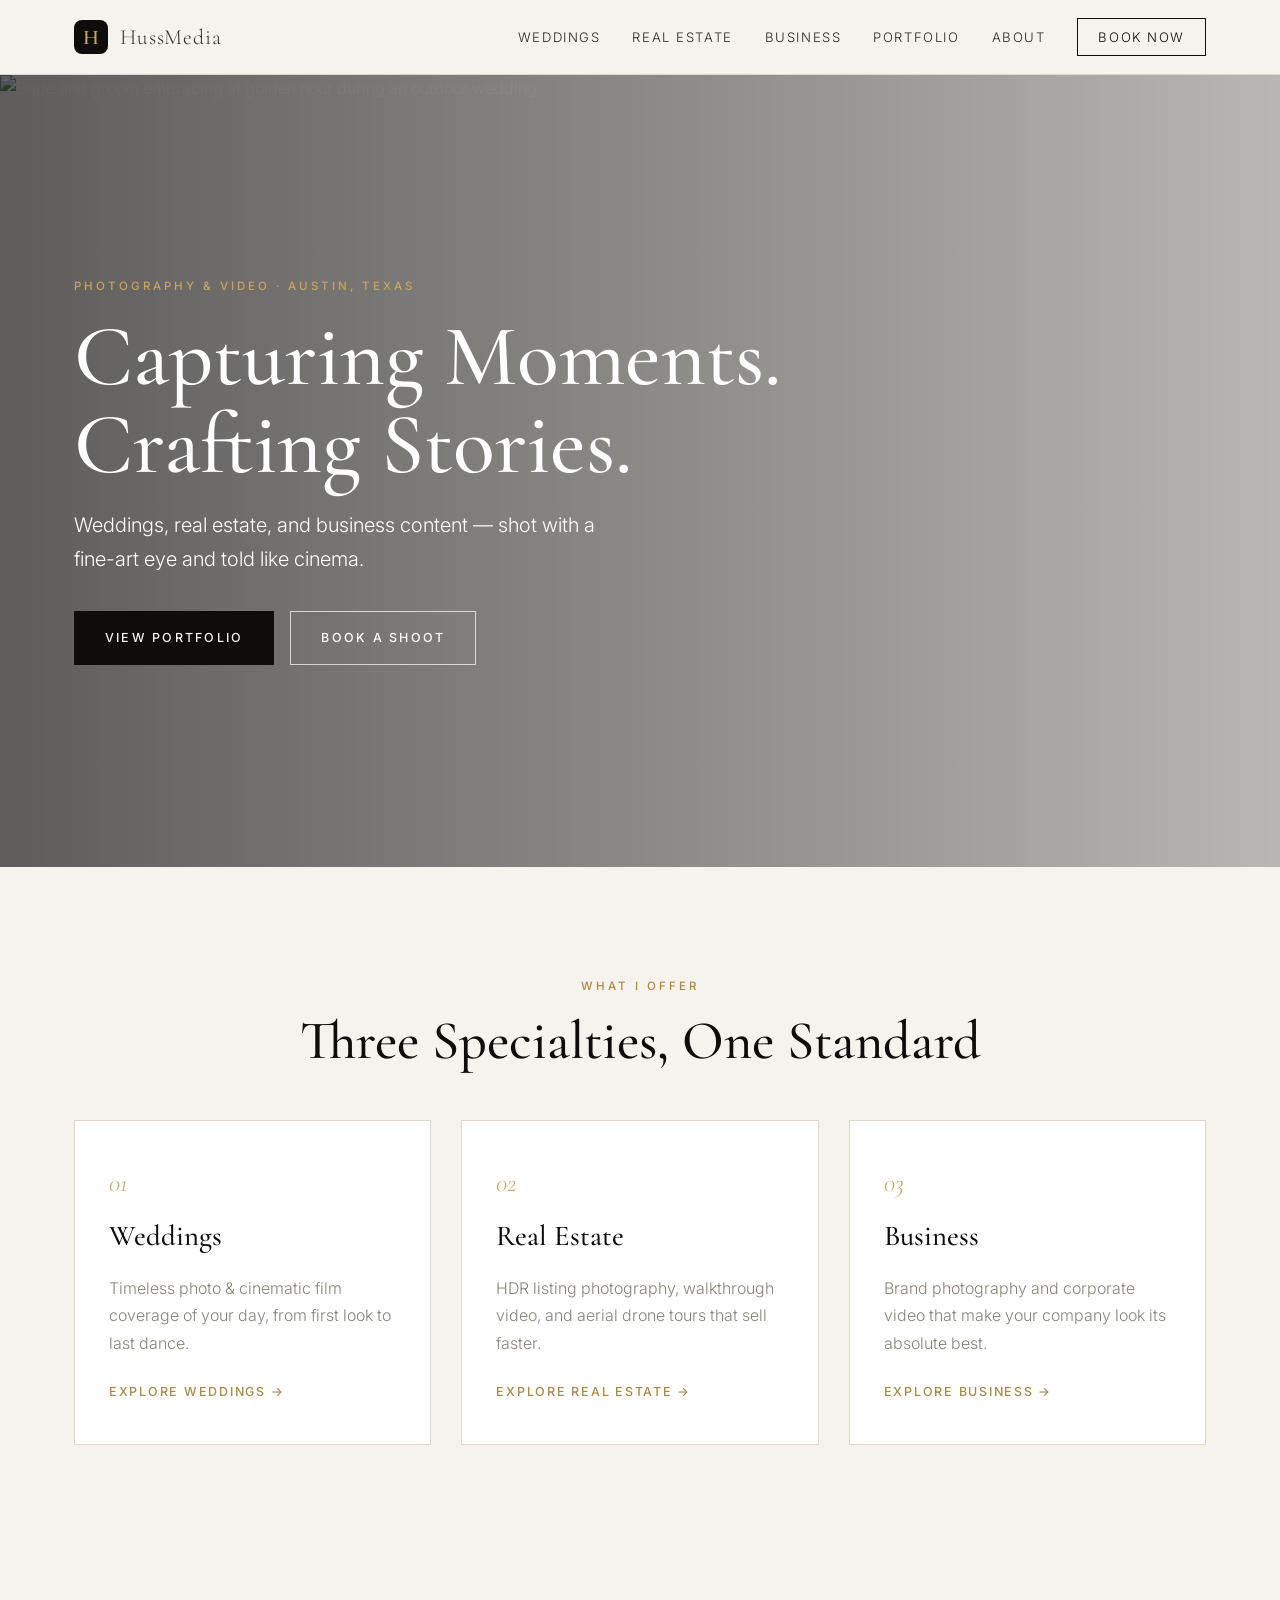
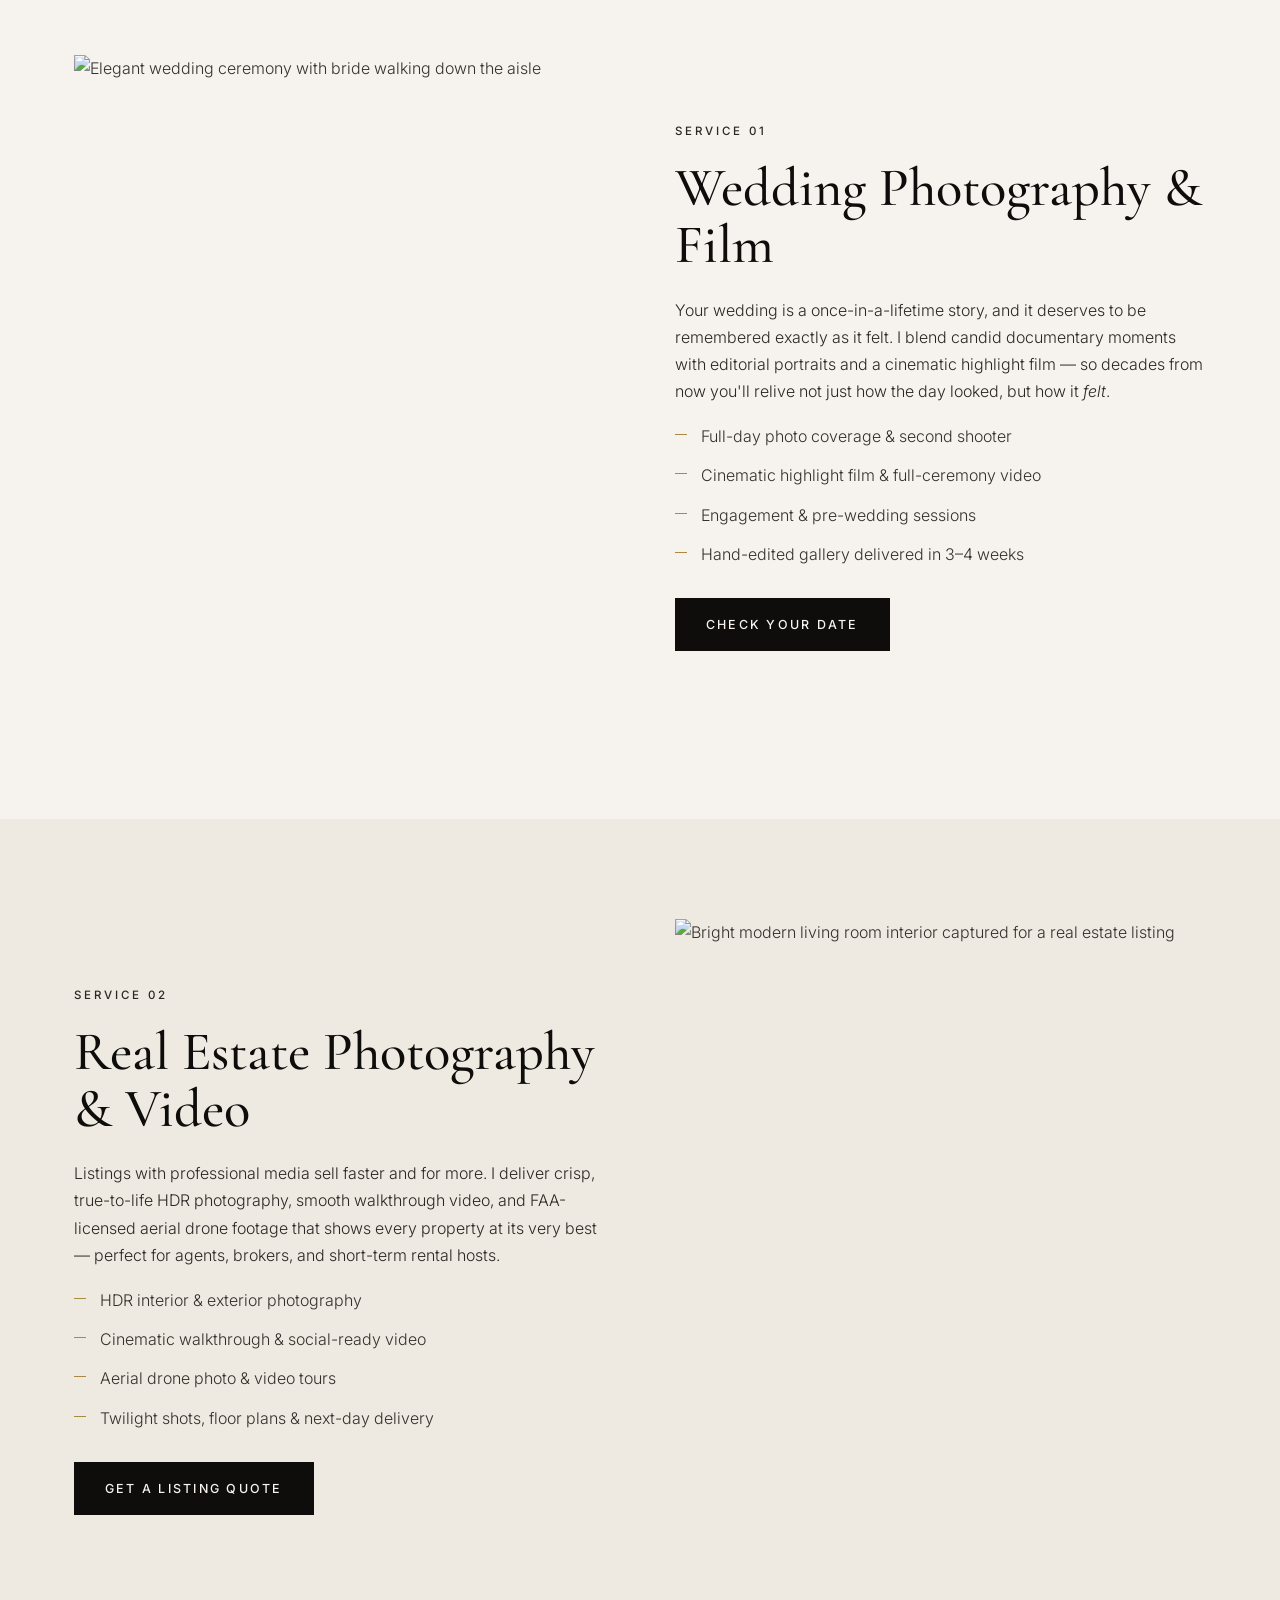
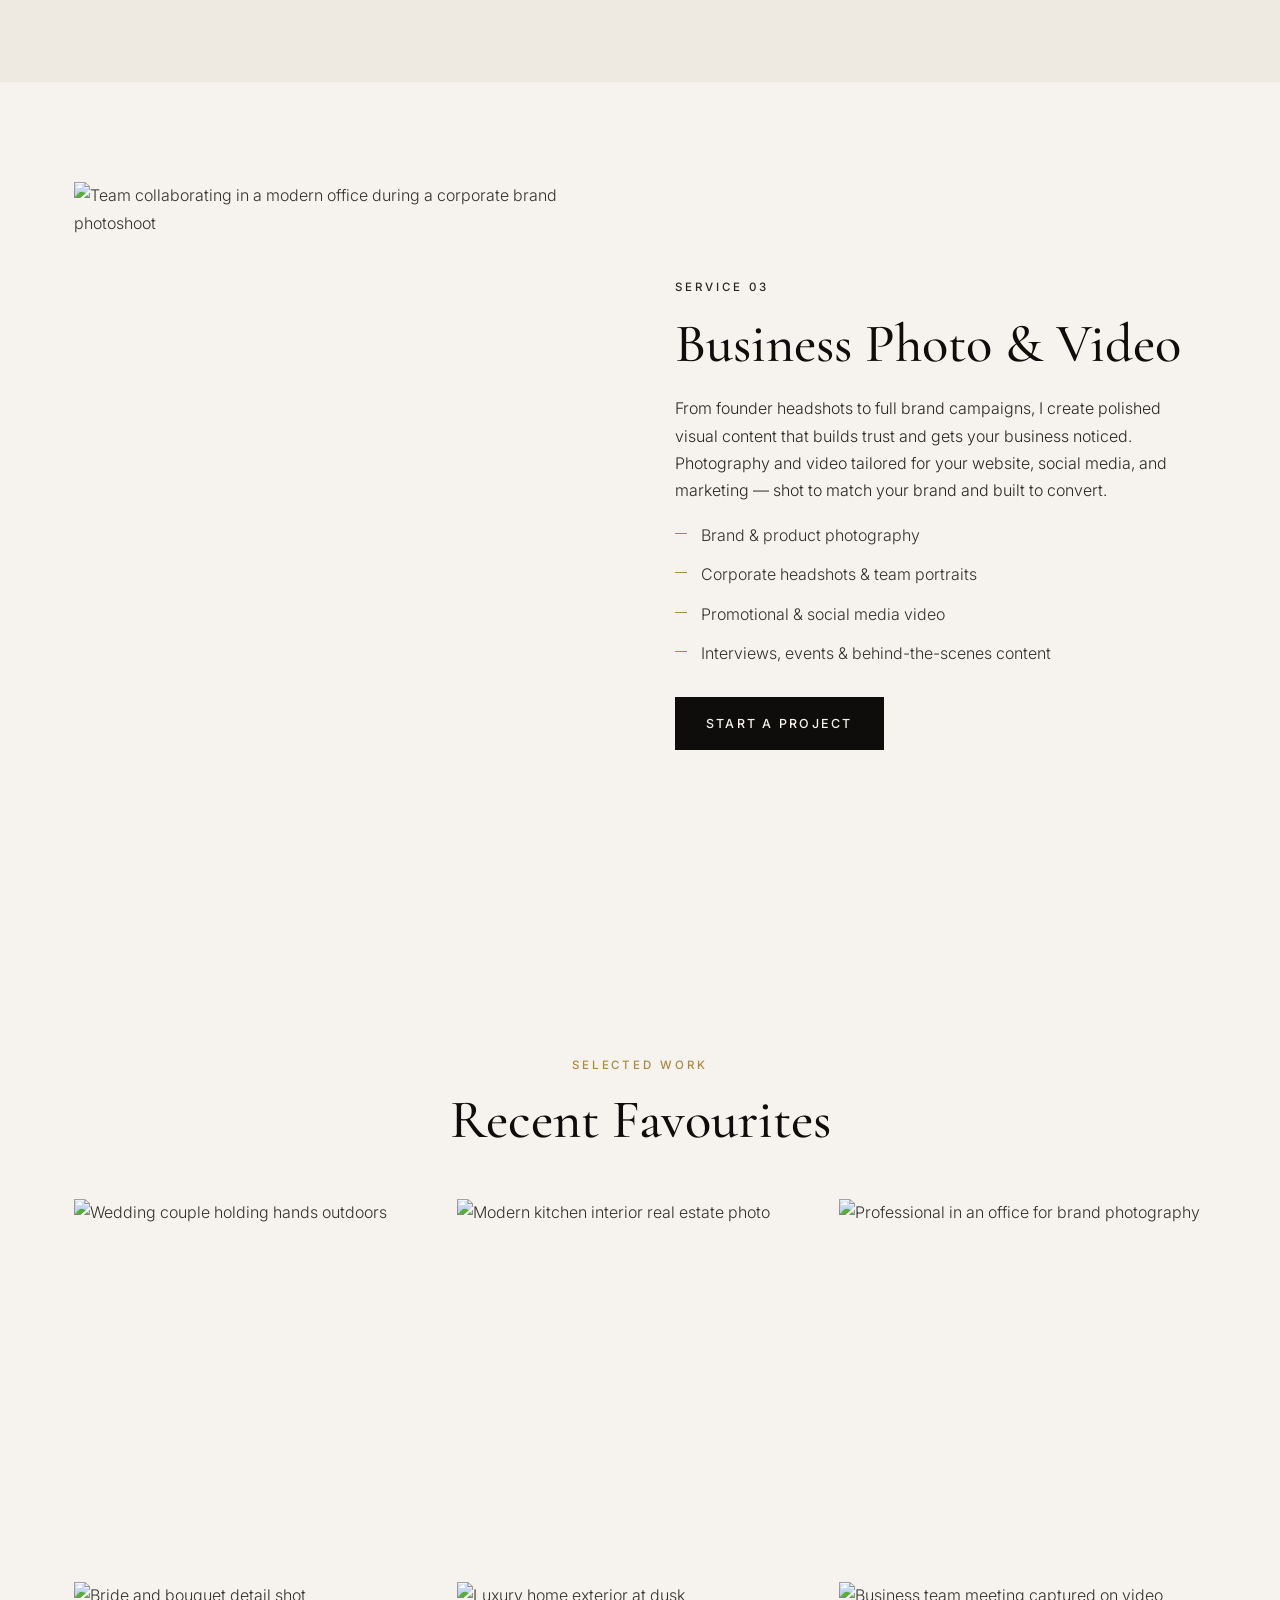
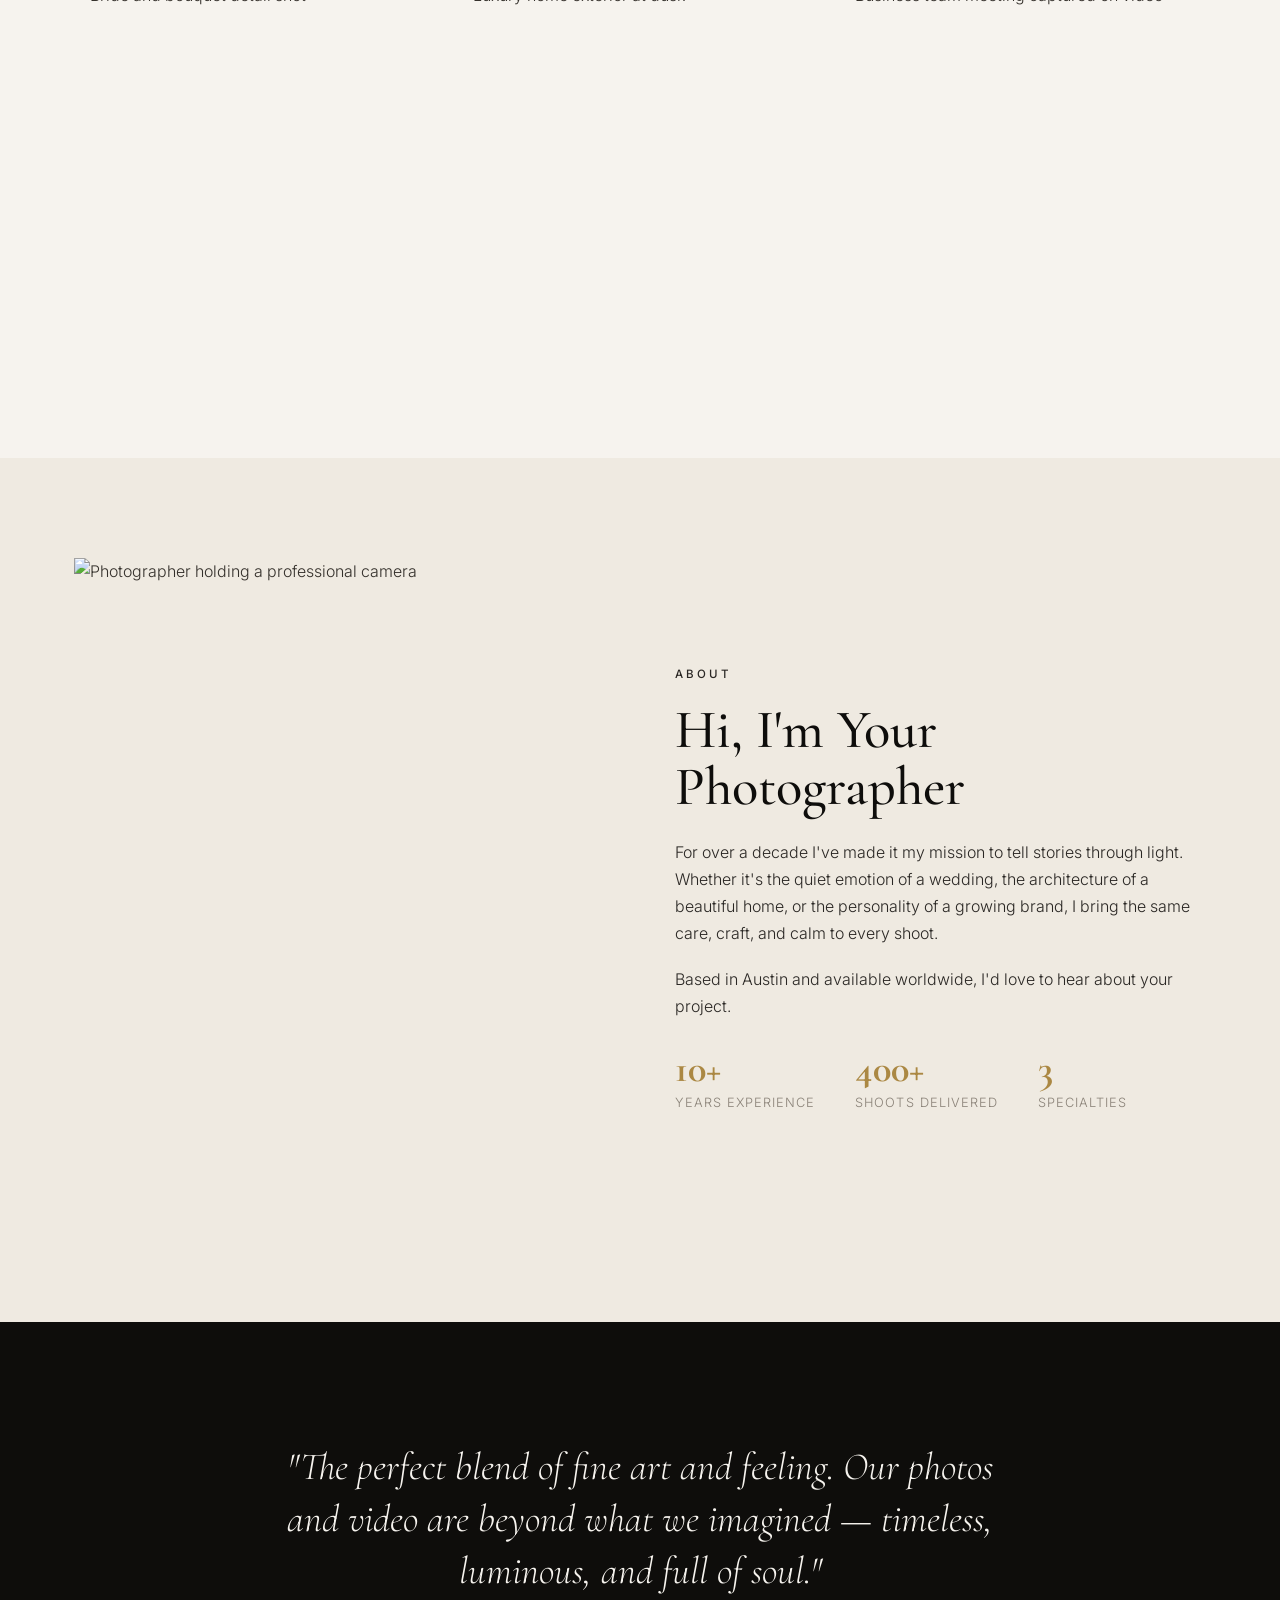
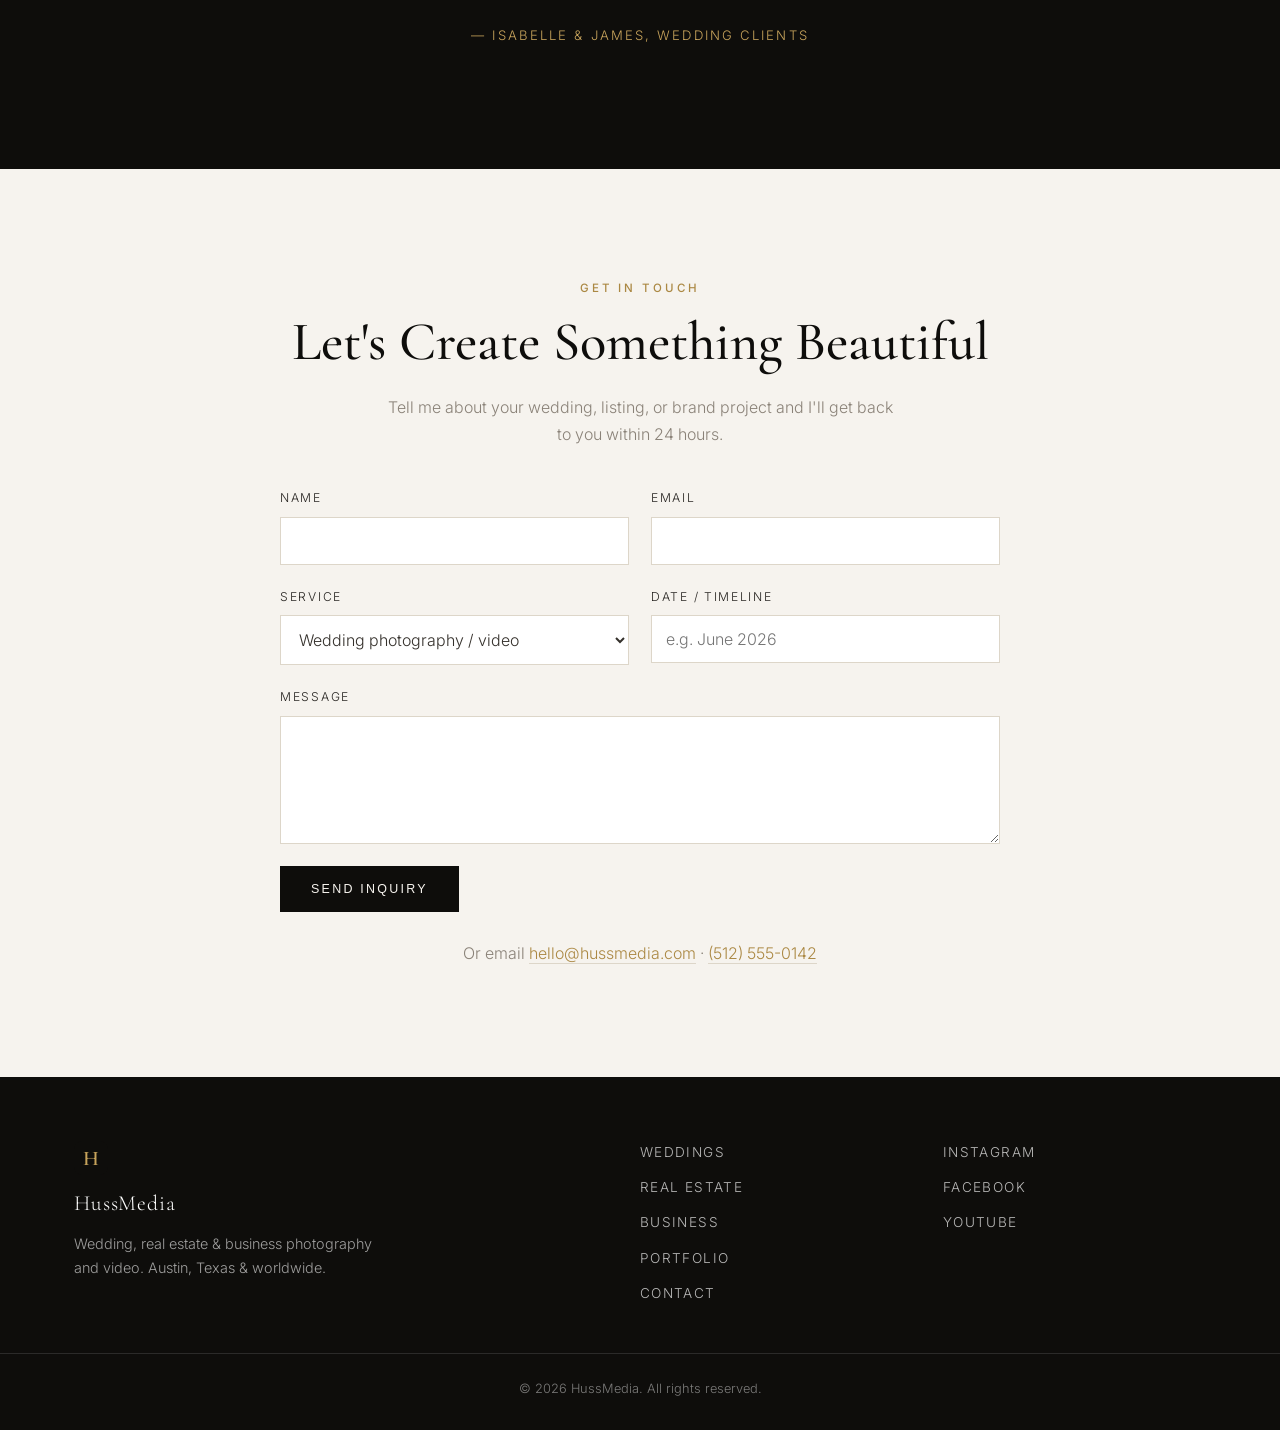
==== index.html @ 6fc27045 "first commit" ====
<!DOCTYPE html>
<html lang="en">
<head>
  <meta charset="UTF-8" />
  <meta name="viewport" content="width=device-width, initial-scale=1.0" />

  <!-- ============================================================= -->
  <!--  PRIMARY SEO META  (edit the values marked EDIT for your biz) -->
  <!-- ============================================================= -->
  <title>HussMedia — Wedding, Real Estate &amp; Business Photography &amp; Video | Austin, TX</title>
  <meta name="description" content="HussMedia is an Austin-based photography &amp; videography studio specializing in weddings, real estate photo &amp; video tours, and business content for brands. Book your shoot today." />
  <meta name="keywords" content="wedding photographer Austin, real estate photography, real estate video tours, business video production, corporate photography, drone real estate video, brand photography, videographer Austin TX" />
  <meta name="author" content="HussMedia" />
  <meta name="robots" content="index, follow, max-image-preview:large" />
  <link rel="canonical" href="https://www.hussmedia.com/" />
  <meta name="theme-color" content="#0e0d0b" />

  <!-- Open Graph / Facebook -->
  <meta property="og:type" content="website" />
  <meta property="og:site_name" content="HussMedia" />
  <meta property="og:title" content="HussMedia — Wedding, Real Estate &amp; Business Photography &amp; Video" />
  <meta property="og:description" content="Austin-based studio specializing in weddings, real estate photo &amp; video tours, and business content for brands." />
  <meta property="og:url" content="https://www.hussmedia.com/" />
  <meta property="og:image" content="https://images.unsplash.com/photo-1519741497674-611481863552?auto=format&fit=crop&w=1200&q=80" />

  <!-- Twitter -->
  <meta name="twitter:card" content="summary_large_image" />
  <meta name="twitter:title" content="HussMedia — Wedding, Real Estate &amp; Business Photography &amp; Video" />
  <meta name="twitter:description" content="Austin-based studio specializing in weddings, real estate photo &amp; video tours, and business content for brands." />
  <meta name="twitter:image" content="https://images.unsplash.com/photo-1519741497674-611481863552?auto=format&fit=crop&w=1200&q=80" />

  <!-- Fonts -->
  <link rel="preconnect" href="https://fonts.googleapis.com" />
  <link rel="preconnect" href="https://fonts.gstatic.com" crossorigin />
  <link href="https://fonts.googleapis.com/css2?family=Cormorant+Garamond:ital,wght@0,400;0,500;0,600;1,400;1,500&family=Inter:wght@300;400;500;600&display=swap" rel="stylesheet" />

  <link rel="stylesheet" href="styles.css" />
  <link rel="icon" href="data:image/svg+xml,<svg xmlns='http://www.w3.org/2000/svg' viewBox='0 0 100 100'><rect width='100' height='100' rx='18' fill='%230e0d0b'/><text x='50' y='68' font-size='54' text-anchor='middle' fill='%23c8a45c' font-family='serif'>H</text></svg>" />

  <!-- ============================================================= -->
  <!--  STRUCTURED DATA (JSON-LD) — helps Google show rich results   -->
  <!-- ============================================================= -->
  <script type="application/ld+json">
  {
    "@context": "https://schema.org",
    "@type": "ProfessionalService",
    "name": "HussMedia",
    "image": "https://images.unsplash.com/photo-1519741497674-611481863552?auto=format&fit=crop&w=1200&q=80",
    "@id": "https://www.hussmedia.com/",
    "url": "https://www.hussmedia.com/",
    "telephone": "+1-512-555-0142",
    "email": "hello@hussmedia.com",
    "priceRange": "$$",
    "description": "Photography and videography studio specializing in weddings, real estate, and business content.",
    "address": {
      "@type": "PostalAddress",
      "streetAddress": "123 Congress Ave",
      "addressLocality": "Austin",
      "addressRegion": "TX",
      "postalCode": "78701",
      "addressCountry": "US"
    },
    "geo": { "@type": "GeoCoordinates", "latitude": 30.2672, "longitude": -97.7431 },
    "areaServed": "Austin, Texas and surrounding areas",
    "sameAs": [
      "https://www.instagram.com/hussmedia",
      "https://www.facebook.com/hussmedia",
      "https://www.youtube.com/@hussmedia"
    ],
    "openingHoursSpecification": [{
      "@type": "OpeningHoursSpecification",
      "dayOfWeek": ["Monday","Tuesday","Wednesday","Thursday","Friday","Saturday"],
      "opens": "09:00", "closes": "18:00"
    }],
    "hasOfferCatalog": {
      "@type": "OfferCatalog",
      "name": "Photography & Video Services",
      "itemListElement": [
        { "@type": "Offer", "itemOffered": { "@type": "Service", "name": "Wedding Photography & Videography", "description": "Full-day wedding photo and cinematic film coverage." } },
        { "@type": "Offer", "itemOffered": { "@type": "Service", "name": "Real Estate Photography & Video", "description": "HDR listing photography, walkthrough video, and aerial drone tours." } },
        { "@type": "Offer", "itemOffered": { "@type": "Service", "name": "Business Photography & Video", "description": "Brand photography, product shoots, and corporate video content." } }
      ]
    }
  }
  </script>
</head>

<body>
  <a class="skip-link" href="#main">Skip to content</a>

  <!-- ===================== HEADER / NAV ===================== -->
  <header class="site-header" id="top">
    <nav class="nav container" aria-label="Primary">
      <a href="#top" class="brand" aria-label="HussMedia home">
        <span class="brand-mark">H</span>
        <span class="brand-name">HussMedia</span>
      </a>
      <button class="nav-toggle" aria-expanded="false" aria-controls="nav-menu" aria-label="Open menu">
        <span></span><span></span><span></span>
      </button>
      <ul class="nav-menu" id="nav-menu">
        <li><a href="#weddings">Weddings</a></li>
        <li><a href="#real-estate">Real Estate</a></li>
        <li><a href="#business">Business</a></li>
        <li><a href="#portfolio">Portfolio</a></li>
        <li><a href="#about">About</a></li>
        <li><a href="#contact" class="nav-cta">Book Now</a></li>
      </ul>
    </nav>
  </header>

  <main id="main">

    <!-- ===================== HERO ===================== -->
    <section class="hero" aria-label="Introduction">
      <div class="hero-media">
        <img src="https://images.unsplash.com/photo-1519741497674-611481863552?auto=format&fit=crop&w=1600&q=80"
             alt="Bride and groom embracing at golden hour during an outdoor wedding" fetchpriority="high" />
      </div>
      <div class="hero-inner container">
        <p class="eyebrow">Photography &amp; Video · Austin, Texas</p>
        <h1>Capturing Moments.<br />Crafting Stories.</h1>
        <p class="hero-sub">Weddings, real estate, and business content — shot with a fine-art eye and told like cinema.</p>
        <div class="hero-actions">
          <a href="#portfolio" class="btn btn-primary">View Portfolio</a>
          <a href="#contact" class="btn btn-ghost">Book a Shoot</a>
        </div>
      </div>
    </section>

    <!-- ===================== SERVICES OVERVIEW ===================== -->
    <section class="services-intro" aria-label="Services overview">
      <div class="container">
        <p class="eyebrow center">What I Offer</p>
        <h2 class="section-title center">Three Specialties, One Standard</h2>
        <div class="service-cards">
          <a href="#weddings" class="service-card">
            <span class="service-num">01</span>
            <h3>Weddings</h3>
            <p>Timeless photo &amp; cinematic film coverage of your day, from first look to last dance.</p>
            <span class="service-link">Explore weddings →</span>
          </a>
          <a href="#real-estate" class="service-card">
            <span class="service-num">02</span>
            <h3>Real Estate</h3>
            <p>HDR listing photography, walkthrough video, and aerial drone tours that sell faster.</p>
            <span class="service-link">Explore real estate →</span>
          </a>
          <a href="#business" class="service-card">
            <span class="service-num">03</span>
            <h3>Business</h3>
            <p>Brand photography and corporate video that make your company look its absolute best.</p>
            <span class="service-link">Explore business →</span>
          </a>
        </div>
      </div>
    </section>

    <!-- ===================== WEDDINGS ===================== -->
    <section class="service-section" id="weddings" aria-labelledby="weddings-title">
      <div class="container split">
        <div class="split-media">
          <img src="https://images.unsplash.com/photo-1606800052052-a08af7148866?auto=format&fit=crop&w=900&q=80"
               alt="Elegant wedding ceremony with bride walking down the aisle" loading="lazy" />
        </div>
        <div class="split-text">
          <p class="eyebrow">Service 01</p>
          <h2 id="weddings-title" class="section-title">Wedding Photography &amp; Film</h2>
          <p>Your wedding is a once-in-a-lifetime story, and it deserves to be remembered exactly as it felt. I blend candid documentary moments with editorial portraits and a cinematic highlight film — so decades from now you'll relive not just how the day looked, but how it <em>felt</em>.</p>
          <ul class="feature-list">
            <li>Full-day photo coverage &amp; second shooter</li>
            <li>Cinematic highlight film &amp; full-ceremony video</li>
            <li>Engagement &amp; pre-wedding sessions</li>
            <li>Hand-edited gallery delivered in 3–4 weeks</li>
          </ul>
          <a href="#contact" class="btn btn-primary">Check Your Date</a>
        </div>
      </div>
    </section>

    <!-- ===================== REAL ESTATE ===================== -->
    <section class="service-section alt" id="real-estate" aria-labelledby="re-title">
      <div class="container split reverse">
        <div class="split-media">
          <img src="https://images.unsplash.com/photo-1600585154340-be6161a56a0c?auto=format&fit=crop&w=900&q=80"
               alt="Bright modern living room interior captured for a real estate listing" loading="lazy" />
        </div>
        <div class="split-text">
          <p class="eyebrow">Service 02</p>
          <h2 id="re-title" class="section-title">Real Estate Photography &amp; Video</h2>
          <p>Listings with professional media sell faster and for more. I deliver crisp, true-to-life HDR photography, smooth walkthrough video, and FAA-licensed aerial drone footage that shows every property at its very best — perfect for agents, brokers, and short-term rental hosts.</p>
          <ul class="feature-list">
            <li>HDR interior &amp; exterior photography</li>
            <li>Cinematic walkthrough &amp; social-ready video</li>
            <li>Aerial drone photo &amp; video tours</li>
            <li>Twilight shots, floor plans &amp; next-day delivery</li>
          </ul>
          <a href="#contact" class="btn btn-primary">Get a Listing Quote</a>
        </div>
      </div>
    </section>

    <!-- ===================== BUSINESS ===================== -->
    <section class="service-section" id="business" aria-labelledby="biz-title">
      <div class="container split">
        <div class="split-media">
          <img src="https://images.unsplash.com/photo-1521737604893-d14cc237f11d?auto=format&fit=crop&w=900&q=80"
               alt="Team collaborating in a modern office during a corporate brand photoshoot" loading="lazy" />
        </div>
        <div class="split-text">
          <p class="eyebrow">Service 03</p>
          <h2 id="biz-title" class="section-title">Business Photo &amp; Video</h2>
          <p>From founder headshots to full brand campaigns, I create polished visual content that builds trust and gets your business noticed. Photography and video tailored for your website, social media, and marketing — shot to match your brand and built to convert.</p>
          <ul class="feature-list">
            <li>Brand &amp; product photography</li>
            <li>Corporate headshots &amp; team portraits</li>
            <li>Promotional &amp; social media video</li>
            <li>Interviews, events &amp; behind-the-scenes content</li>
          </ul>
          <a href="#contact" class="btn btn-primary">Start a Project</a>
        </div>
      </div>
    </section>

    <!-- ===================== PORTFOLIO / GALLERY ===================== -->
    <section class="portfolio" id="portfolio" aria-labelledby="portfolio-title">
      <div class="container">
        <p class="eyebrow center">Selected Work</p>
        <h2 id="portfolio-title" class="section-title center">Recent Favourites</h2>
        <div class="gallery">
          <figure><img src="https://images.unsplash.com/photo-1511285560929-80b456fea0bc?auto=format&fit=crop&w=600&q=80" alt="Wedding couple holding hands outdoors" loading="lazy" /></figure>
          <figure><img src="https://images.unsplash.com/photo-1600566753086-00f18fb6b3ea?auto=format&fit=crop&w=600&q=80" alt="Modern kitchen interior real estate photo" loading="lazy" /></figure>
          <figure><img src="https://images.unsplash.com/photo-1497032205916-ac775f0649ae?auto=format&fit=crop&w=600&q=80" alt="Professional in an office for brand photography" loading="lazy" /></figure>
          <figure><img src="https://images.unsplash.com/photo-1465495976277-4387d4b0b4c6?auto=format&fit=crop&w=600&q=80" alt="Bride and bouquet detail shot" loading="lazy" /></figure>
          <figure><img src="https://images.unsplash.com/photo-1512917774080-9991f1c4c750?auto=format&fit=crop&w=600&q=80" alt="Luxury home exterior at dusk" loading="lazy" /></figure>
          <figure><img src="https://images.unsplash.com/photo-1556761175-5973dc0f32e7?auto=format&fit=crop&w=600&q=80" alt="Business team meeting captured on video" loading="lazy" /></figure>
        </div>
      </div>
    </section>

    <!-- ===================== ABOUT ===================== -->
    <section class="about" id="about" aria-labelledby="about-title">
      <div class="container split">
        <div class="split-media">
          <img src="https://images.unsplash.com/photo-1502920917128-1aa500764cbd?auto=format&fit=crop&w=900&q=80"
               alt="Photographer holding a professional camera" loading="lazy" />
        </div>
        <div class="split-text">
          <p class="eyebrow">About</p>
          <h2 id="about-title" class="section-title">Hi, I'm Your Photographer</h2>
          <p>For over a decade I've made it my mission to tell stories through light. Whether it's the quiet emotion of a wedding, the architecture of a beautiful home, or the personality of a growing brand, I bring the same care, craft, and calm to every shoot.</p>
          <p>Based in Austin and available worldwide, I'd love to hear about your project.</p>
          <div class="stats">
            <div><strong>10+</strong><span>Years experience</span></div>
            <div><strong>400+</strong><span>Shoots delivered</span></div>
            <div><strong>3</strong><span>Specialties</span></div>
          </div>
        </div>
      </div>
    </section>

    <!-- ===================== TESTIMONIALS ===================== -->
    <section class="testimonials" aria-label="Client testimonials">
      <div class="container">
        <blockquote>
          <p>"The perfect blend of fine art and feeling. Our photos and video are beyond what we imagined — timeless, luminous, and full of soul."</p>
          <cite>— Isabelle &amp; James, Wedding Clients</cite>
        </blockquote>
      </div>
    </section>

    <!-- ===================== CONTACT / BOOKING ===================== -->
    <section class="contact" id="contact" aria-labelledby="contact-title">
      <div class="container">
        <p class="eyebrow center">Get In Touch</p>
        <h2 id="contact-title" class="section-title center">Let's Create Something Beautiful</h2>
        <p class="center contact-lead">Tell me about your wedding, listing, or brand project and I'll get back to you within 24 hours.</p>
        <form class="contact-form" action="https://formspree.io/f/your-form-id" method="POST">
          <div class="form-row">
            <label>Name<input type="text" name="name" required /></label>
            <label>Email<input type="email" name="email" required /></label>
          </div>
          <div class="form-row">
            <label>Service
              <select name="service">
                <option>Wedding photography / video</option>
                <option>Real estate photography / video</option>
                <option>Business photography / video</option>
              </select>
            </label>
            <label>Date / Timeline<input type="text" name="date" placeholder="e.g. June 2026" /></label>
          </div>
          <label>Message<textarea name="message" rows="5" required></textarea></label>
          <button type="submit" class="btn btn-primary">Send Inquiry</button>
        </form>
        <p class="center contact-alt">Or email <a href="mailto:hello@hussmedia.com">hello@hussmedia.com</a> · <a href="tel:+15125550142">(512) 555-0142</a></p>
      </div>
    </section>
  </main>

  <!-- ===================== FOOTER ===================== -->
  <footer class="site-footer">
    <div class="container footer-inner">
      <div class="footer-brand">
        <span class="brand-mark">H</span>
        <span class="brand-name">HussMedia</span>
        <p>Wedding, real estate &amp; business photography and video. Austin, Texas &amp; worldwide.</p>
      </div>
      <nav class="footer-nav" aria-label="Footer">
        <a href="#weddings">Weddings</a>
        <a href="#real-estate">Real Estate</a>
        <a href="#business">Business</a>
        <a href="#portfolio">Portfolio</a>
        <a href="#contact">Contact</a>
      </nav>
      <div class="footer-social">
        <a href="#" aria-label="Instagram">Instagram</a>
        <a href="#" aria-label="Facebook">Facebook</a>
        <a href="#" aria-label="YouTube">YouTube</a>
      </div>
    </div>
    <p class="copyright">© <span id="year"></span> HussMedia. All rights reserved.</p>
  </footer>

  <script src="script.js"></script>
</body>
</html>
---- styles.css ----
/* ===========================================================
   HussMedia — editorial photography site
   Palette: ivory + charcoal + brass/gold accent
   =========================================================== */
:root {
  --ivory: #f6f3ee;
  --ivory-2: #efeae1;
  --charcoal: #0e0d0b;
  --charcoal-soft: #2a2724;
  --text: #34302b;
  --muted: #8a8278;
  --gold: #c8a45c;
  --gold-dark: #ab8843;
  --line: #ddd6c9;
  --serif: "Cormorant Garamond", Georgia, serif;
  --sans: "Inter", system-ui, -apple-system, sans-serif;
  --maxw: 1180px;
}

* { box-sizing: border-box; margin: 0; padding: 0; }
html { scroll-behavior: smooth; }
body {
  font-family: var(--sans);
  color: var(--text);
  background: var(--ivory);
  line-height: 1.7;
  font-weight: 300;
  -webkit-font-smoothing: antialiased;
}
img { max-width: 100%; display: block; }
a { color: inherit; text-decoration: none; }

.container { width: 100%; max-width: var(--maxw); margin: 0 auto; padding: 0 24px; }

.skip-link {
  position: absolute; left: -999px; top: 0; background: var(--charcoal); color: #fff;
  padding: 10px 16px; z-index: 1000;
}
.skip-link:focus { left: 12px; top: 12px; }

/* ---------- Typography helpers ---------- */
.eyebrow {
  font-size: .72rem; letter-spacing: .26em; text-transform: uppercase;
  color: var(--gold-dark); font-weight: 500; margin-bottom: 1rem;
}
.eyebrow.center, .center { text-align: center; }
.section-title {
  font-family: var(--serif); font-weight: 500; line-height: 1.05;
  font-size: clamp(2rem, 4.5vw, 3.4rem); color: var(--charcoal); margin-bottom: 1.4rem;
}
.section-title.center { margin-left: auto; margin-right: auto; }
em { font-style: italic; }

/* ---------- Buttons ---------- */
.btn {
  display: inline-block; font-size: .78rem; letter-spacing: .18em; text-transform: uppercase;
  font-weight: 500; padding: 15px 30px; border: 1px solid var(--charcoal);
  transition: all .25s ease; cursor: pointer;
}
.btn-primary { background: var(--charcoal); color: var(--ivory); }
.btn-primary:hover { background: var(--gold-dark); border-color: var(--gold-dark); }
.btn-ghost { background: transparent; color: #fff; border-color: rgba(255,255,255,.7); }
.btn-ghost:hover { background: #fff; color: var(--charcoal); }

/* ---------- Header ---------- */
.site-header {
  position: sticky; top: 0; z-index: 100;
  background: rgba(246,243,238,.9); backdrop-filter: blur(10px);
  border-bottom: 1px solid var(--line);
}
.nav { display: flex; align-items: center; justify-content: space-between; height: 74px; }
.brand { display: flex; align-items: center; gap: 12px; }
.brand-mark {
  display: grid; place-items: center; width: 34px; height: 34px; border-radius: 8px;
  background: var(--charcoal); color: var(--gold); font-family: var(--serif);
  font-size: 1.3rem; font-weight: 600;
}
.brand-name { font-family: var(--serif); font-size: 1.35rem; letter-spacing: .04em; }
.nav-menu { list-style: none; display: flex; align-items: center; gap: 32px; }
.nav-menu a { font-size: .82rem; letter-spacing: .12em; text-transform: uppercase; color: var(--charcoal-soft); transition: color .2s; }
.nav-menu a:hover { color: var(--gold-dark); }
.nav-cta {
  border: 1px solid var(--charcoal); padding: 10px 20px !important;
  color: var(--charcoal) !important;
}
.nav-cta:hover { background: var(--charcoal); color: var(--ivory) !important; }
.nav-toggle { display: none; flex-direction: column; gap: 5px; background: none; border: 0; cursor: pointer; padding: 8px; }
.nav-toggle span { width: 24px; height: 2px; background: var(--charcoal); transition: .3s; }

/* ---------- Hero ---------- */
.hero { position: relative; min-height: 88vh; display: flex; align-items: center; color: #fff; }
.hero-media { position: absolute; inset: 0; z-index: -1; }
.hero-media img { width: 100%; height: 100%; object-fit: cover; }
.hero-media::after { content: ""; position: absolute; inset: 0; background: linear-gradient(90deg, rgba(0,0,0,.62), rgba(0,0,0,.25)); }
.hero-inner { position: relative; z-index: 2; }
.hero .eyebrow { color: var(--gold); }
.hero h1 {
  font-family: var(--serif); font-weight: 500; line-height: 1.02;
  font-size: clamp(2.6rem, 7vw, 5.4rem); margin-bottom: 1.2rem;
}
.hero-sub { font-size: clamp(1rem, 2vw, 1.25rem); max-width: 540px; margin-bottom: 2.2rem; font-weight: 300; }
.hero-actions { display: flex; gap: 16px; flex-wrap: wrap; }

/* ---------- Services intro ---------- */
.services-intro { padding: 110px 0; }
.service-cards { display: grid; grid-template-columns: repeat(3, 1fr); gap: 30px; margin-top: 50px; }
.service-card {
  background: #fff; border: 1px solid var(--line); padding: 40px 34px;
  transition: transform .3s ease, box-shadow .3s ease; position: relative;
}
.service-card:hover { transform: translateY(-6px); box-shadow: 0 24px 50px rgba(0,0,0,.08); }
.service-num { font-family: var(--serif); font-size: 1.6rem; font-style: italic; color: var(--gold); }
.service-card h3 { font-family: var(--serif); font-size: 1.8rem; font-weight: 500; margin: 8px 0 14px; color: var(--charcoal); }
.service-card p { color: var(--muted); margin-bottom: 20px; }
.service-link { font-size: .78rem; letter-spacing: .14em; text-transform: uppercase; color: var(--gold-dark); font-weight: 500; }

/* ---------- Split service sections ---------- */
.service-section { padding: 100px 0; }
.service-section.alt { background: var(--ivory-2); }
.split { display: grid; grid-template-columns: 1fr 1fr; gap: 70px; align-items: center; }
.split.reverse .split-media { order: 2; }
.split-media img { width: 100%; aspect-ratio: 4/5; object-fit: cover; }
.feature-list { list-style: none; margin: 8px 0 30px; }
.feature-list li { position: relative; padding-left: 26px; margin-bottom: 12px; color: var(--text); }
.feature-list li::before { content: ""; position: absolute; left: 0; top: 11px; width: 12px; height: 1px; background: var(--gold-dark); }
.split-text p { color: var(--charcoal-soft); margin-bottom: 18px; }

/* ---------- Portfolio ---------- */
.portfolio { padding: 110px 0; }
.gallery { display: grid; grid-template-columns: repeat(3, 1fr); gap: 16px; margin-top: 50px; }
.gallery figure { overflow: hidden; margin: 0; }
.gallery img { width: 100%; aspect-ratio: 1/1; object-fit: cover; transition: transform .6s ease; }
.gallery figure:hover img { transform: scale(1.06); }

/* ---------- About ---------- */
.about { padding: 100px 0; background: var(--ivory-2); }
.stats { display: flex; gap: 40px; margin-top: 30px; }
.stats strong { font-family: var(--serif); font-size: 2.4rem; color: var(--gold-dark); display: block; line-height: 1; }
.stats span { font-size: .8rem; letter-spacing: .08em; text-transform: uppercase; color: var(--muted); }

/* ---------- Testimonials ---------- */
.testimonials { padding: 120px 0; background: var(--charcoal); color: var(--ivory); text-align: center; }
.testimonials blockquote { max-width: 760px; margin: 0 auto; }
.testimonials p { font-family: var(--serif); font-style: italic; font-size: clamp(1.5rem, 3.5vw, 2.4rem); line-height: 1.35; margin-bottom: 24px; }
.testimonials cite { font-style: normal; font-size: .82rem; letter-spacing: .16em; text-transform: uppercase; color: var(--gold); }

/* ---------- Contact ---------- */
.contact { padding: 110px 0; }
.contact-lead { max-width: 520px; margin: 0 auto 40px; color: var(--muted); }
.contact-form { max-width: 720px; margin: 0 auto; display: flex; flex-direction: column; gap: 22px; }
.form-row { display: grid; grid-template-columns: 1fr 1fr; gap: 22px; }
.contact-form label { display: flex; flex-direction: column; gap: 8px; font-size: .76rem; letter-spacing: .14em; text-transform: uppercase; color: var(--charcoal-soft); }
.contact-form input, .contact-form select, .contact-form textarea {
  font-family: var(--sans); font-size: 1rem; font-weight: 300; color: var(--text);
  padding: 13px 14px; border: 1px solid var(--line); background: #fff; border-radius: 0;
}
.contact-form input:focus, .contact-form select:focus, .contact-form textarea:focus { outline: none; border-color: var(--gold-dark); }
.contact-form .btn { align-self: flex-start; }
.contact-alt { margin-top: 28px; color: var(--muted); }
.contact-alt a { color: var(--gold-dark); border-bottom: 1px solid var(--line); }

/* ---------- Footer ---------- */
.site-footer { background: var(--charcoal); color: var(--ivory); padding: 64px 0 30px; }
.footer-inner { display: grid; grid-template-columns: 2fr 1fr 1fr; gap: 40px; align-items: start; }
.footer-brand { display: flex; flex-direction: column; gap: 10px; }
.footer-brand .brand-name { color: #fff; }
.footer-brand p { color: rgba(255,255,255,.6); font-size: .9rem; max-width: 320px; }
.footer-nav, .footer-social { display: flex; flex-direction: column; gap: 12px; }
.footer-nav a, .footer-social a { font-size: .85rem; letter-spacing: .1em; text-transform: uppercase; color: rgba(255,255,255,.7); transition: color .2s; }
.footer-nav a:hover, .footer-social a:hover { color: var(--gold); }
.copyright { text-align: center; margin-top: 48px; padding-top: 24px; border-top: 1px solid rgba(255,255,255,.12); font-size: .8rem; color: rgba(255,255,255,.45); }

/* ---------- Responsive ---------- */
@media (max-width: 900px) {
  .nav-toggle { display: flex; }
  .nav-menu {
    position: absolute; top: 74px; left: 0; right: 0; background: var(--ivory);
    flex-direction: column; align-items: flex-start; gap: 0; padding: 0 24px;
    max-height: 0; overflow: hidden; border-bottom: 1px solid var(--line); transition: max-height .35s ease;
  }
  .nav-menu.open { max-height: 420px; }
  .nav-menu li { width: 100%; border-bottom: 1px solid var(--line); }
  .nav-menu li:last-child { border-bottom: 0; }
  .nav-menu a { display: block; padding: 16px 0; }
  .service-cards { grid-template-columns: 1fr; }
  .split { grid-template-columns: 1fr; gap: 36px; }
  .split.reverse .split-media { order: 0; }
  .gallery { grid-template-columns: repeat(2, 1fr); }
  .footer-inner { grid-template-columns: 1fr; gap: 28px; }
}
@media (max-width: 520px) {
  .form-row { grid-template-columns: 1fr; }
  .stats { flex-wrap: wrap; gap: 24px; }
  .hero { min-height: 80vh; }
}
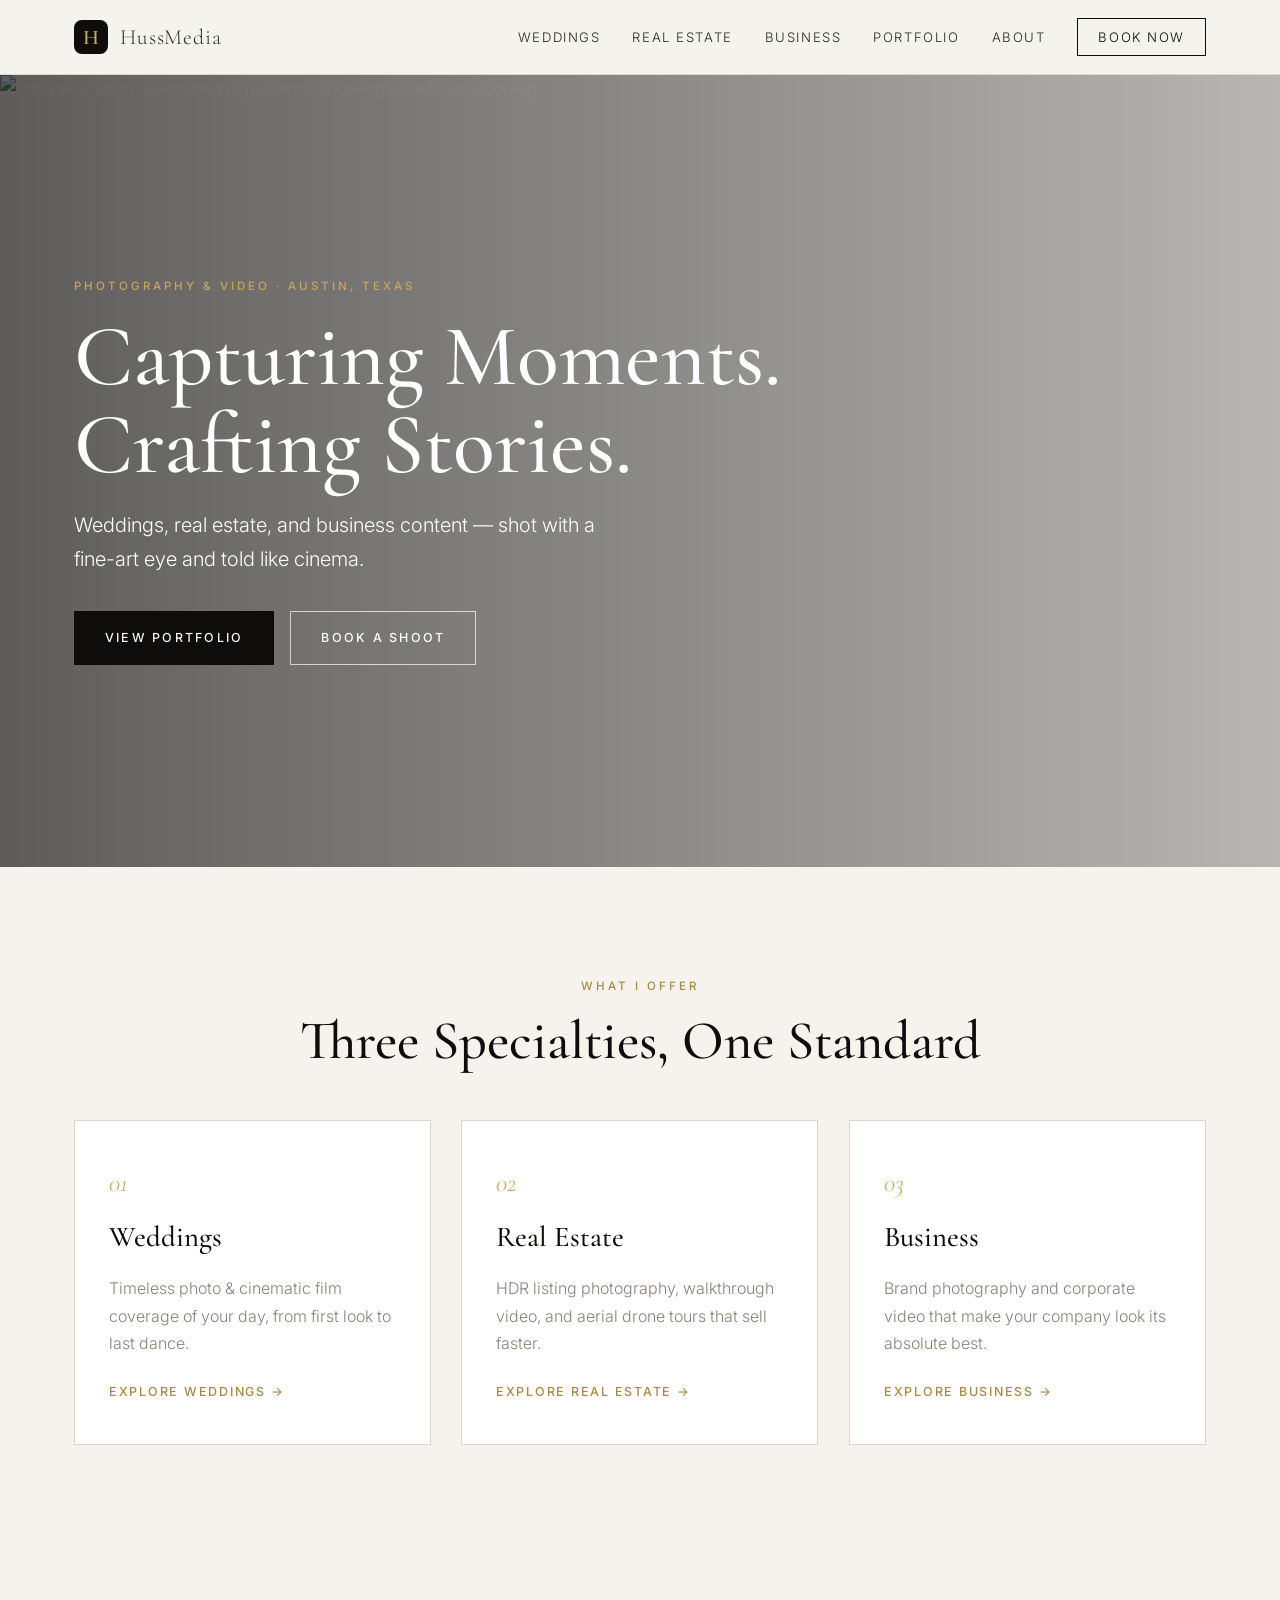
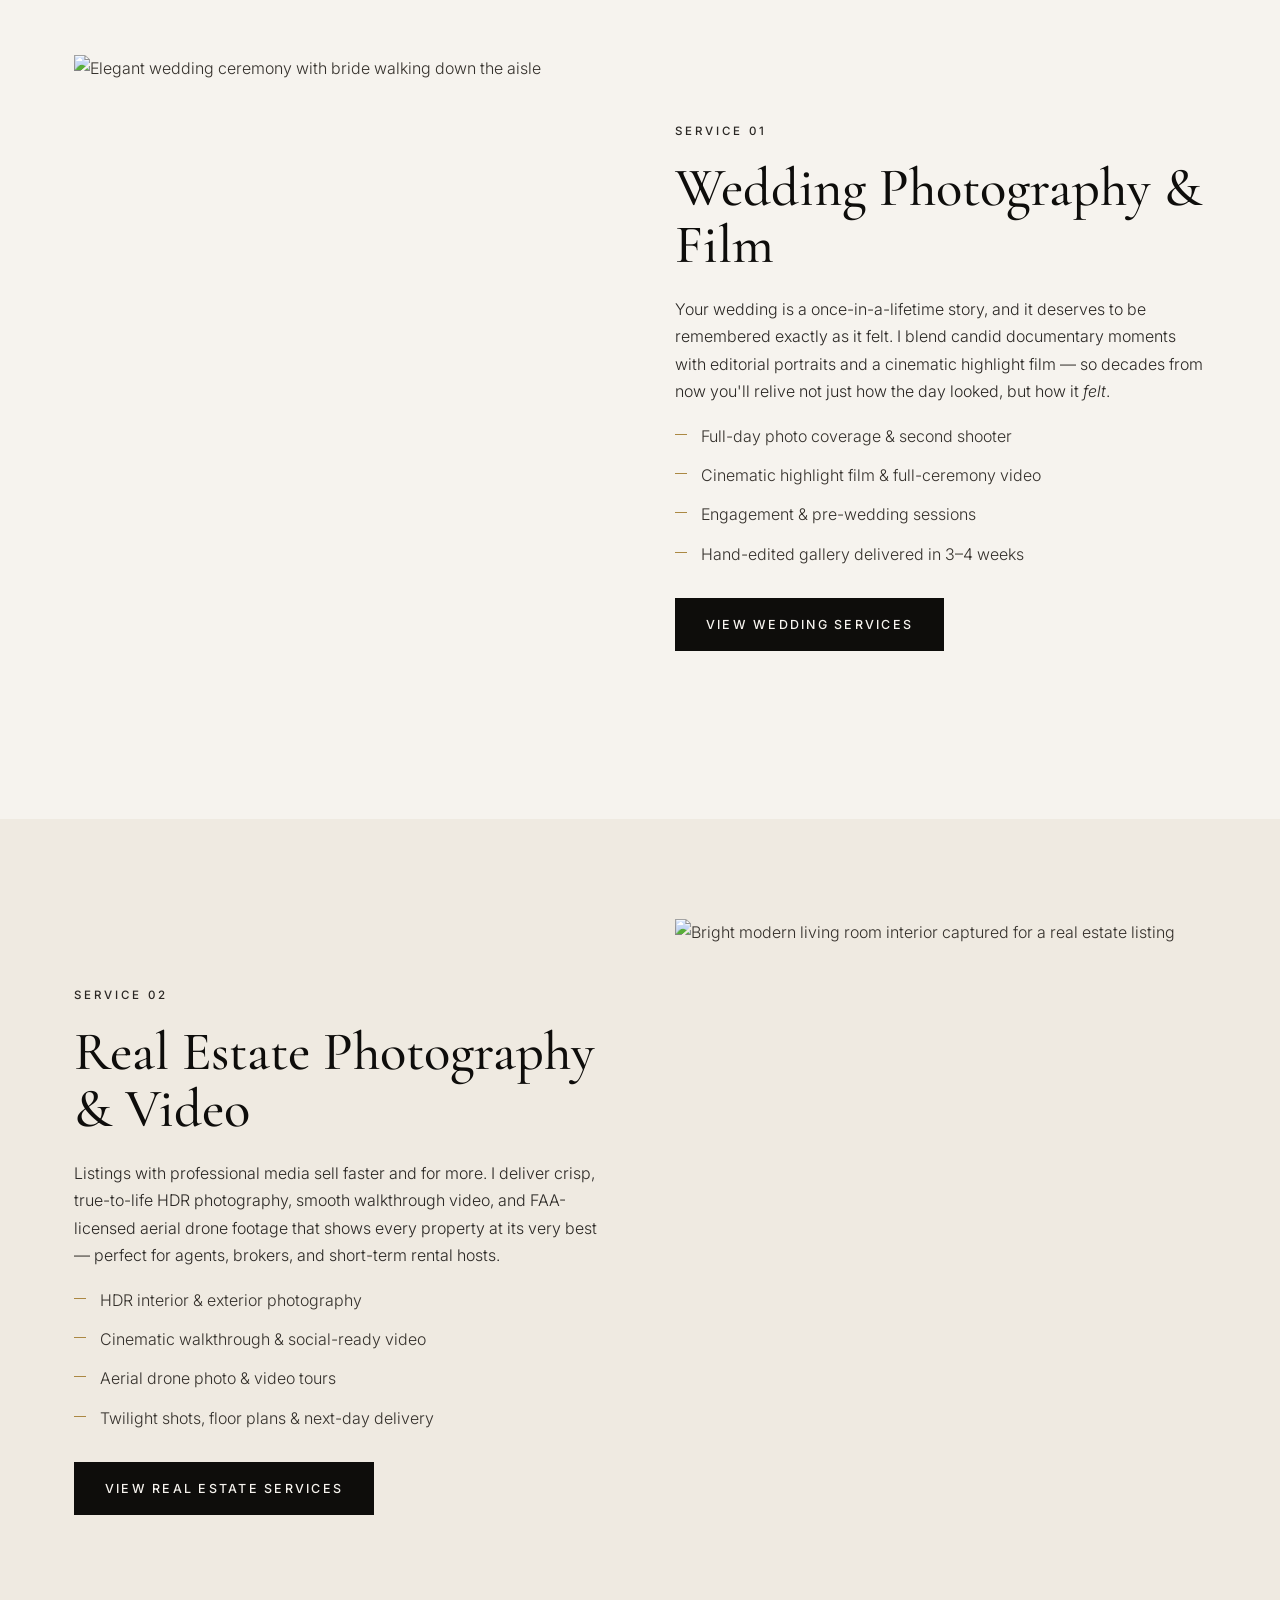
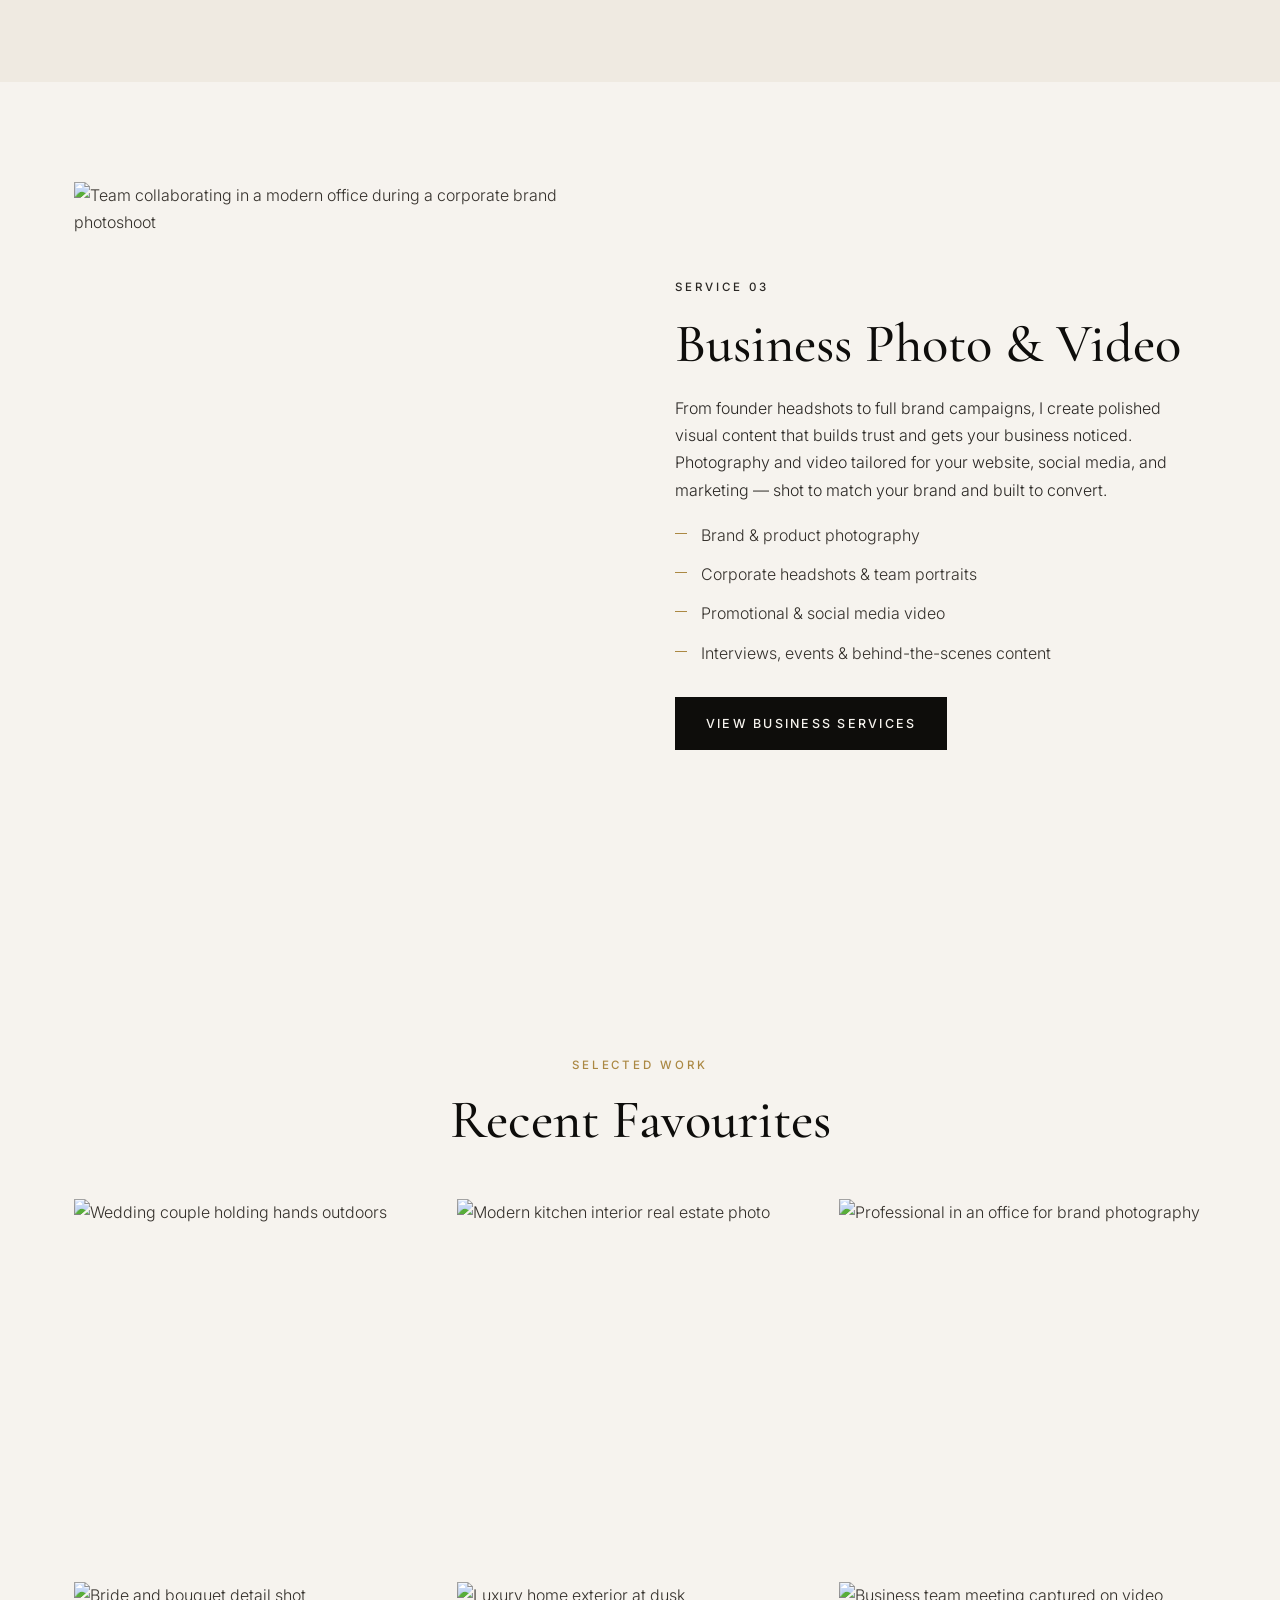
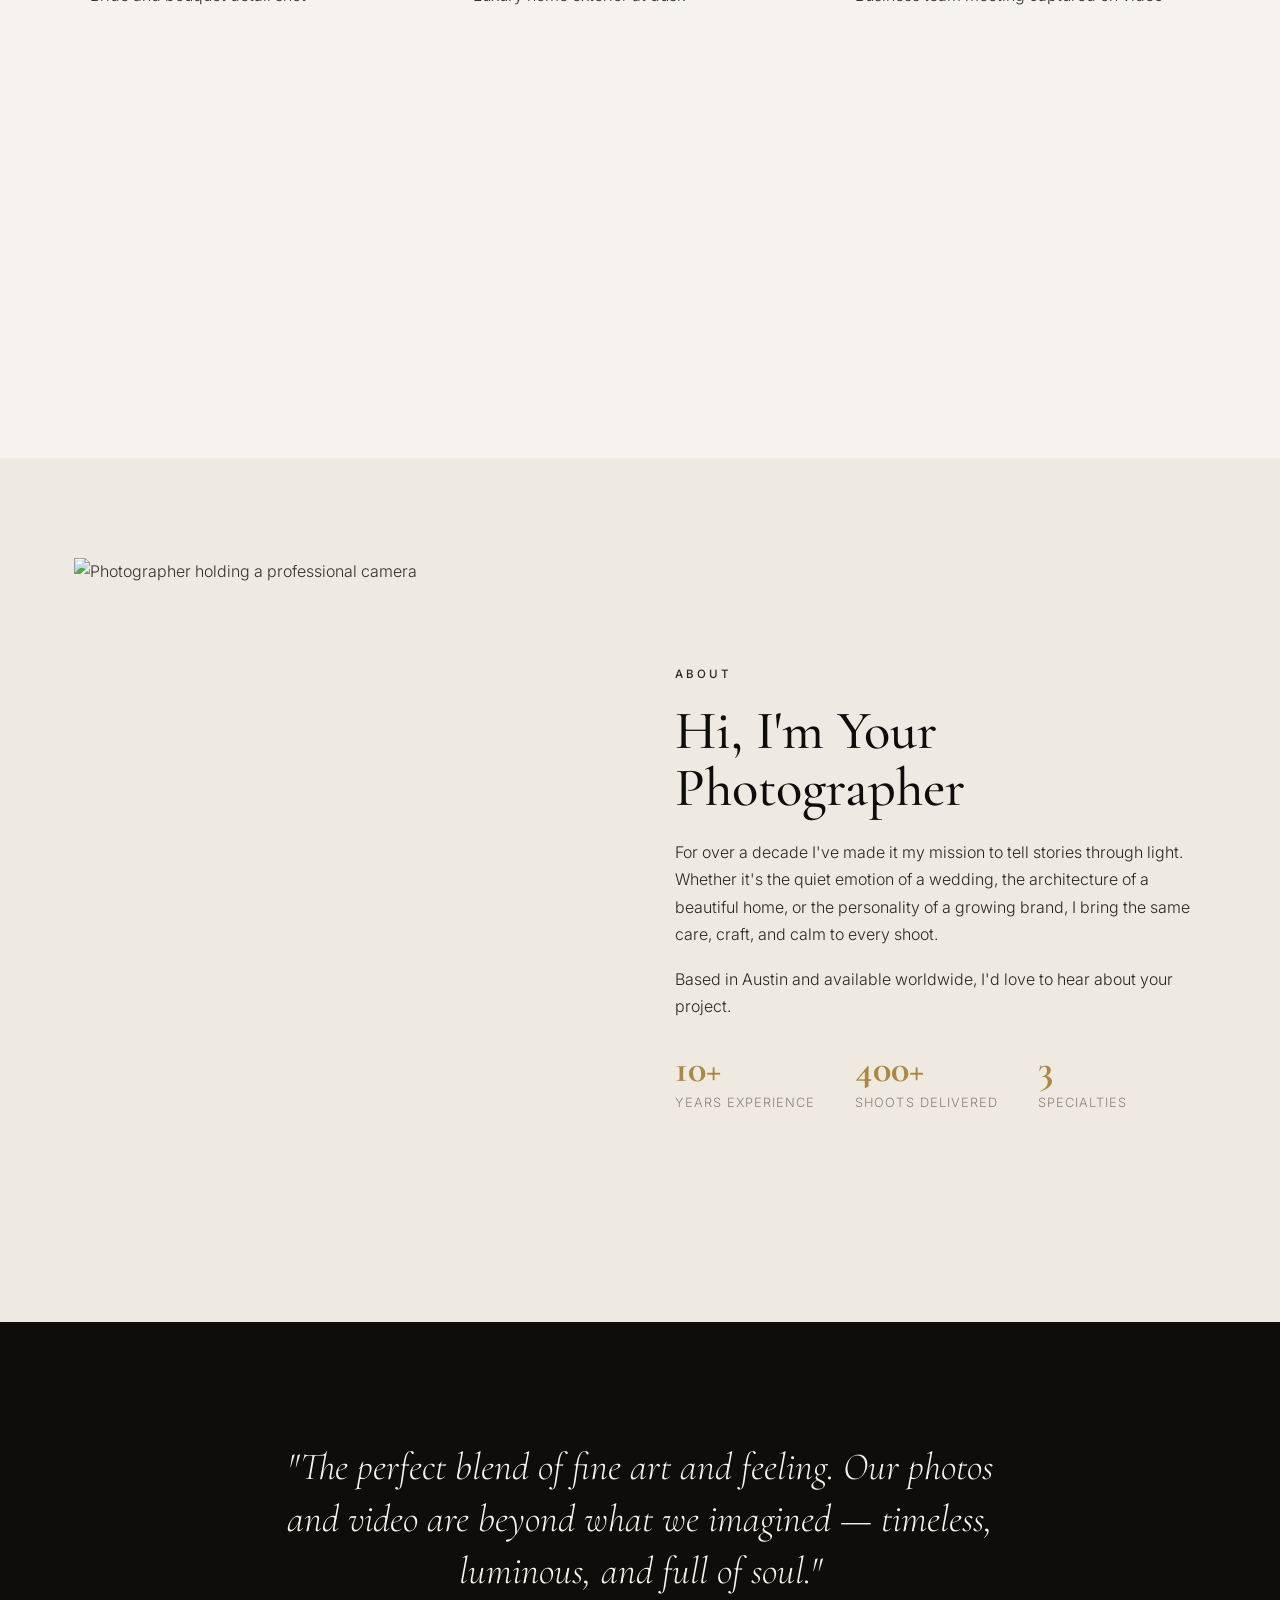
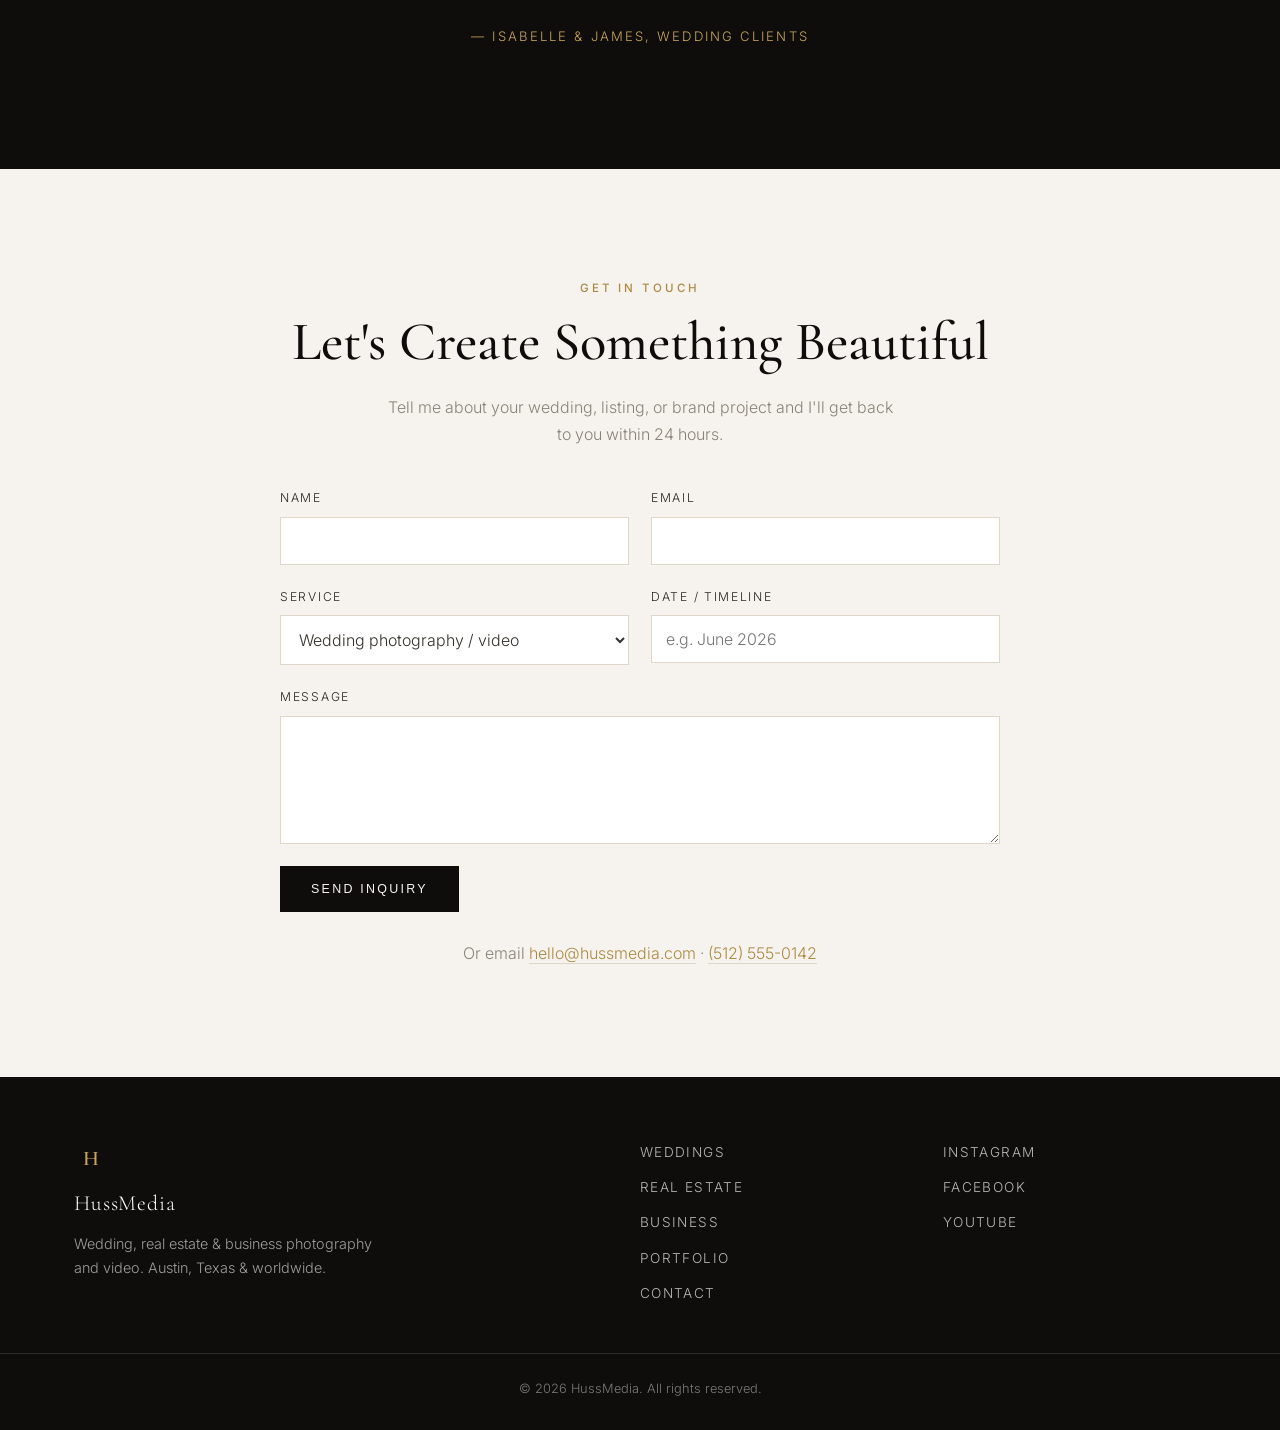
==== commit 9ddb0305: "feat: add scroll animations + dedicated service pages (weddings, real estate, business) - New pages:" ====
--- a/index.html
+++ b/index.html
@@ -99,9 +99,9 @@
         <span></span><span></span><span></span>
       </button>
       <ul class="nav-menu" id="nav-menu">
-        <li><a href="#weddings">Weddings</a></li>
-        <li><a href="#real-estate">Real Estate</a></li>
-        <li><a href="#business">Business</a></li>
+        <li><a href="weddings.html">Weddings</a></li>
+        <li><a href="real-estate.html">Real Estate</a></li>
+        <li><a href="business.html">Business</a></li>
         <li><a href="#portfolio">Portfolio</a></li>
         <li><a href="#about">About</a></li>
         <li><a href="#contact" class="nav-cta">Book Now</a></li>
@@ -134,19 +134,19 @@
         <p class="eyebrow center">What I Offer</p>
         <h2 class="section-title center">Three Specialties, One Standard</h2>
         <div class="service-cards">
-          <a href="#weddings" class="service-card">
+          <a href="weddings.html" class="service-card">
             <span class="service-num">01</span>
             <h3>Weddings</h3>
             <p>Timeless photo &amp; cinematic film coverage of your day, from first look to last dance.</p>
             <span class="service-link">Explore weddings →</span>
           </a>
-          <a href="#real-estate" class="service-card">
+          <a href="real-estate.html" class="service-card">
             <span class="service-num">02</span>
             <h3>Real Estate</h3>
             <p>HDR listing photography, walkthrough video, and aerial drone tours that sell faster.</p>
             <span class="service-link">Explore real estate →</span>
           </a>
-          <a href="#business" class="service-card">
+          <a href="business.html" class="service-card">
             <span class="service-num">03</span>
             <h3>Business</h3>
             <p>Brand photography and corporate video that make your company look its absolute best.</p>
@@ -173,7 +173,7 @@
             <li>Engagement &amp; pre-wedding sessions</li>
             <li>Hand-edited gallery delivered in 3–4 weeks</li>
           </ul>
-          <a href="#contact" class="btn btn-primary">Check Your Date</a>
+          <a href="weddings.html" class="btn btn-primary">View Wedding Services</a>
         </div>
       </div>
     </section>
@@ -195,7 +195,7 @@
             <li>Aerial drone photo &amp; video tours</li>
             <li>Twilight shots, floor plans &amp; next-day delivery</li>
           </ul>
-          <a href="#contact" class="btn btn-primary">Get a Listing Quote</a>
+          <a href="real-estate.html" class="btn btn-primary">View Real Estate Services</a>
         </div>
       </div>
     </section>
@@ -217,7 +217,7 @@
             <li>Promotional &amp; social media video</li>
             <li>Interviews, events &amp; behind-the-scenes content</li>
           </ul>
-          <a href="#contact" class="btn btn-primary">Start a Project</a>
+          <a href="business.html" class="btn btn-primary">View Business Services</a>
         </div>
       </div>
     </section>
--- a/styles.css
+++ b/styles.css
@@ -193,3 +193,102 @@
   .stats { flex-wrap: wrap; gap: 24px; }
   .hero { min-height: 80vh; }
 }
+
+/* ===========================================================
+   ANIMATIONS
+   =========================================================== */
+
+/* Scroll reveal — .reveal class is added by JS (progressive enhancement,
+   so no-JS / reduced-motion users always see content). */
+.reveal {
+  opacity: 0;
+  transform: translateY(28px);
+  transition: opacity .8s cubic-bezier(.2, .7, .2, 1), transform .8s cubic-bezier(.2, .7, .2, 1);
+  will-change: opacity, transform;
+}
+.reveal.is-visible { opacity: 1; transform: none; }
+
+/* Header subtle elevation once scrolled */
+.site-header { transition: box-shadow .3s ease, background .3s ease; }
+.site-header.scrolled { box-shadow: 0 8px 30px rgba(0, 0, 0, .07); }
+
+/* Animated nav underline */
+.nav-menu a:not(.nav-cta) { position: relative; }
+.nav-menu a:not(.nav-cta)::after {
+  content: ""; position: absolute; left: 0; bottom: -5px; height: 1px; width: 0;
+  background: var(--gold-dark); transition: width .3s ease;
+}
+.nav-menu a:not(.nav-cta):hover::after { width: 100%; }
+
+/* Button lift */
+.btn { transition: all .25s ease, transform .25s ease; }
+.btn:hover { transform: translateY(-2px); }
+
+/* Image hover zoom on split media */
+.split-media { overflow: hidden; }
+.split-media img { transition: transform .8s cubic-bezier(.2, .7, .2, 1); }
+.split-media:hover img { transform: scale(1.05); }
+
+@media (prefers-reduced-motion: no-preference) {
+  /* Hero entrance (runs on load) */
+  .hero-inner > * { opacity: 0; transform: translateY(26px); animation: heroUp .9s cubic-bezier(.2, .7, .2, 1) forwards; }
+  .hero-inner > *:nth-child(1) { animation-delay: .15s; }
+  .hero-inner > *:nth-child(2) { animation-delay: .30s; }
+  .hero-inner > *:nth-child(3) { animation-delay: .45s; }
+  .hero-inner > *:nth-child(4) { animation-delay: .60s; }
+  @keyframes heroUp { to { opacity: 1; transform: none; } }
+
+  /* Slow ken-burns on hero image */
+  .hero-media img { animation: kenburns 20s ease-out forwards; }
+  @keyframes kenburns { from { transform: scale(1.09); } to { transform: scale(1); } }
+}
+
+/* ===========================================================
+   SERVICE PAGE COMPONENTS
+   =========================================================== */
+.hero--page { min-height: 60vh; }
+.hero--page .hero-media::after { background: linear-gradient(90deg, rgba(0,0,0,.66), rgba(0,0,0,.32)); }
+
+/* Breadcrumb */
+.breadcrumb { padding: 22px 0 0; }
+.breadcrumb ol { list-style: none; display: flex; flex-wrap: wrap; gap: 10px; font-size: .74rem; letter-spacing: .12em; text-transform: uppercase; color: var(--muted); }
+.breadcrumb a { color: var(--muted); }
+.breadcrumb a:hover { color: var(--gold-dark); }
+.breadcrumb li + li::before { content: "/"; margin-right: 10px; color: var(--line); }
+.breadcrumb li[aria-current] { color: var(--gold-dark); }
+
+/* Intro lead */
+.lead { font-size: clamp(1.05rem, 2vw, 1.3rem); color: var(--charcoal-soft); max-width: 760px; }
+
+/* "What's included" grid */
+.included { padding: 96px 0; }
+.included-grid { display: grid; grid-template-columns: repeat(3, 1fr); gap: 24px; margin-top: 48px; }
+.included-card { background: #fff; border: 1px solid var(--line); padding: 36px 30px; transition: transform .3s ease, box-shadow .3s ease; }
+.included-card:hover { transform: translateY(-6px); box-shadow: 0 22px 46px rgba(0, 0, 0, .07); }
+.included-card .ic-mark { font-family: var(--serif); font-style: italic; font-size: 1.7rem; color: var(--gold); }
+.included-card h3 { font-family: var(--serif); font-weight: 500; font-size: 1.5rem; margin: 6px 0 12px; color: var(--charcoal); }
+.included-card p { color: var(--muted); font-size: .96rem; }
+
+/* Process steps */
+.process { padding: 96px 0; background: var(--ivory-2); }
+.process-steps { display: grid; grid-template-columns: repeat(4, 1fr); gap: 30px; margin-top: 48px; }
+.process-step .step-num { font-family: var(--serif); font-style: italic; font-size: 2.4rem; color: var(--gold); line-height: 1; }
+.process-step h3 { font-family: var(--serif); font-weight: 500; font-size: 1.3rem; margin: 10px 0 8px; color: var(--charcoal); }
+.process-step p { color: var(--muted); font-size: .94rem; }
+
+/* Wide gallery variant (4 cols) */
+.gallery--wide { grid-template-columns: repeat(4, 1fr); }
+
+/* CTA band */
+.cta-band { background: var(--charcoal); color: var(--ivory); text-align: center; padding: 100px 0; }
+.cta-band h2 { font-family: var(--serif); font-weight: 500; font-size: clamp(2rem, 4.5vw, 3.2rem); margin-bottom: 16px; color: #fff; }
+.cta-band p { color: rgba(255, 255, 255, .7); max-width: 520px; margin: 0 auto 30px; }
+
+@media (max-width: 900px) {
+  .included-grid { grid-template-columns: 1fr; }
+  .process-steps { grid-template-columns: repeat(2, 1fr); gap: 28px; }
+  .gallery--wide { grid-template-columns: repeat(2, 1fr); }
+}
+@media (max-width: 520px) {
+  .process-steps { grid-template-columns: 1fr; }
+}
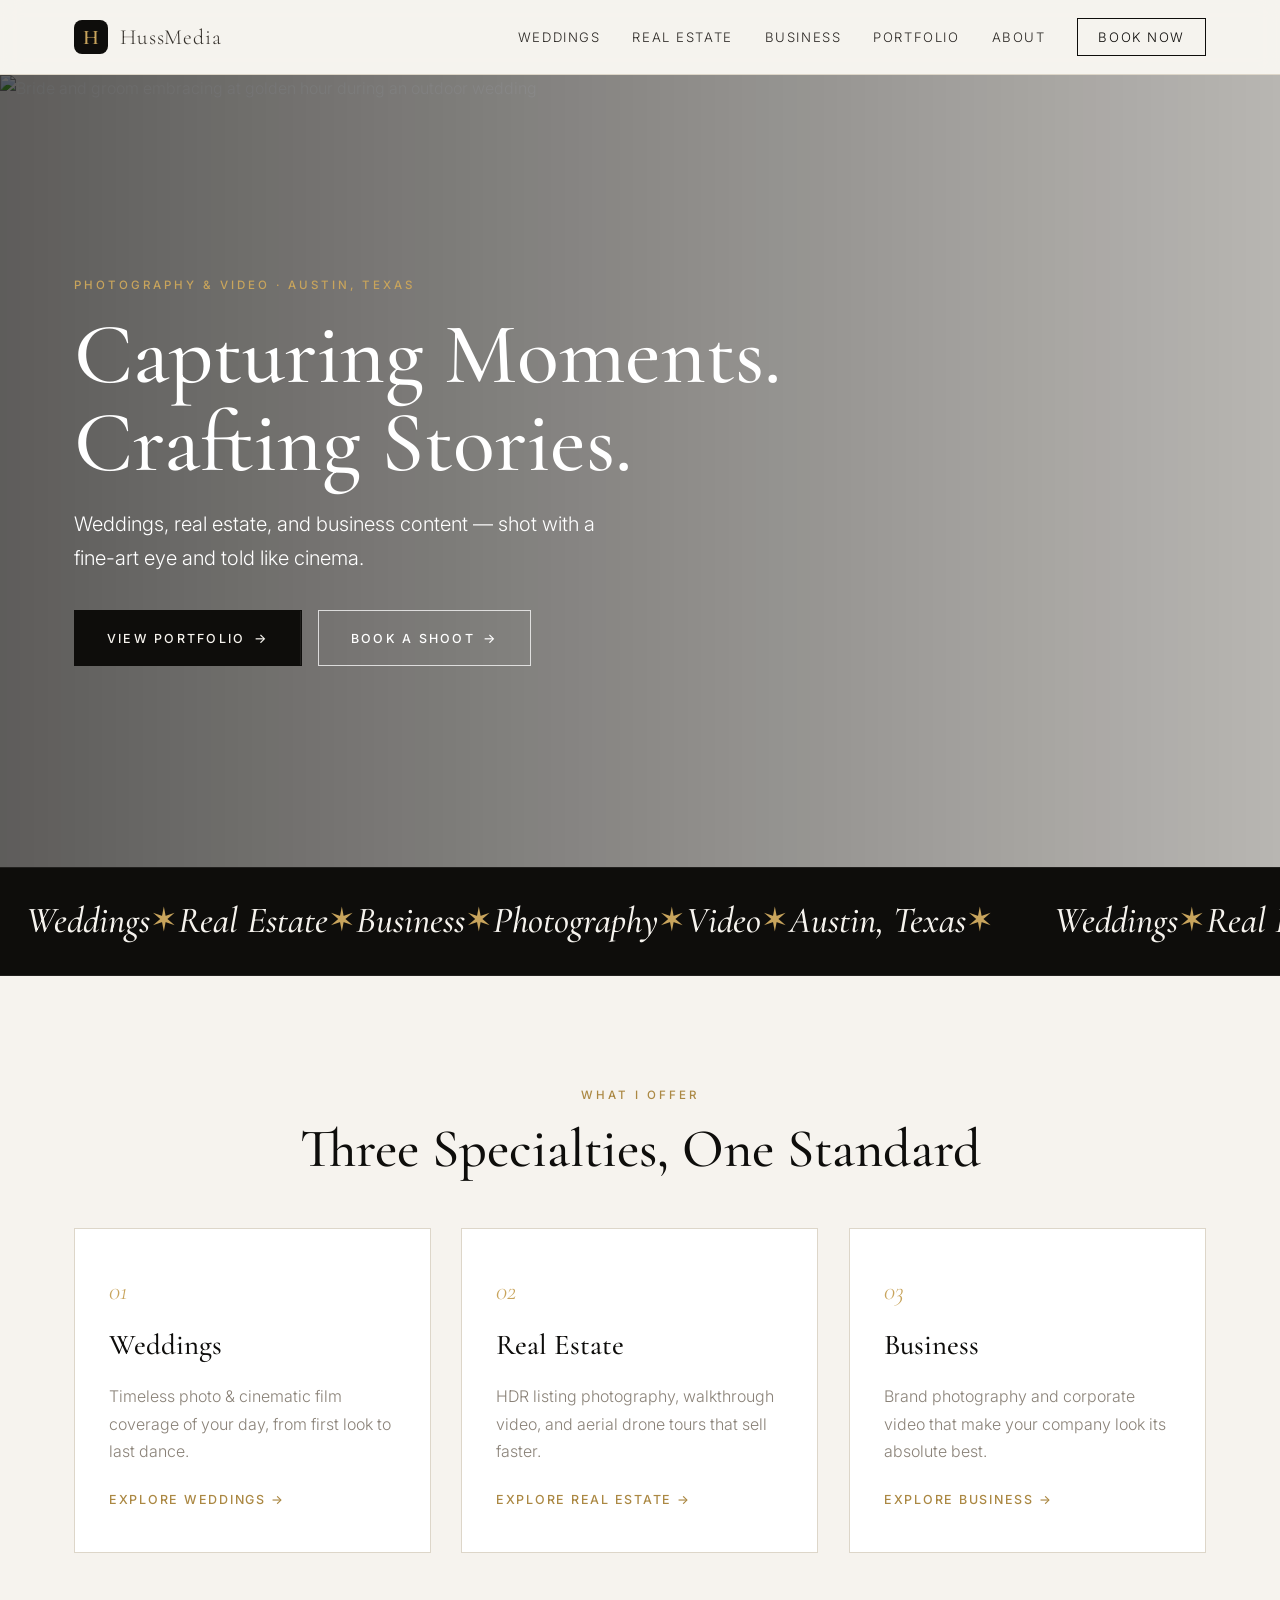
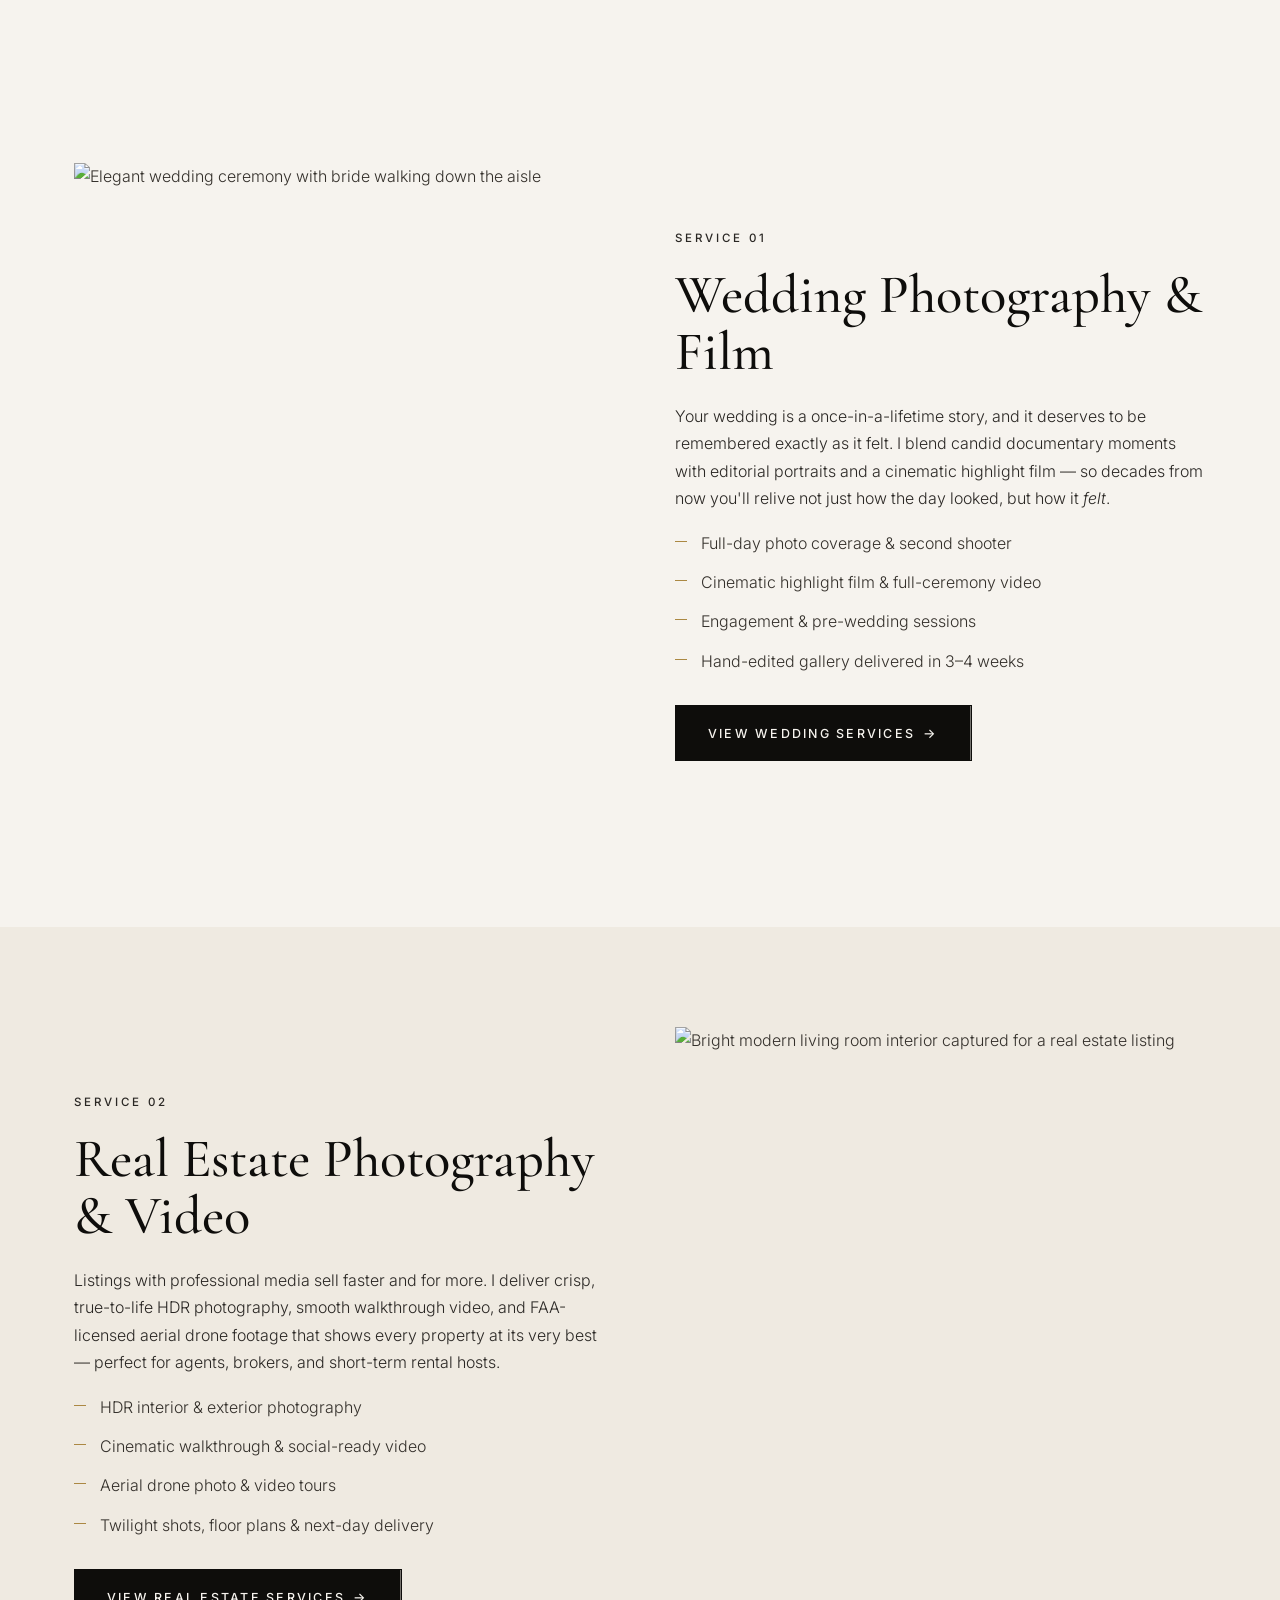
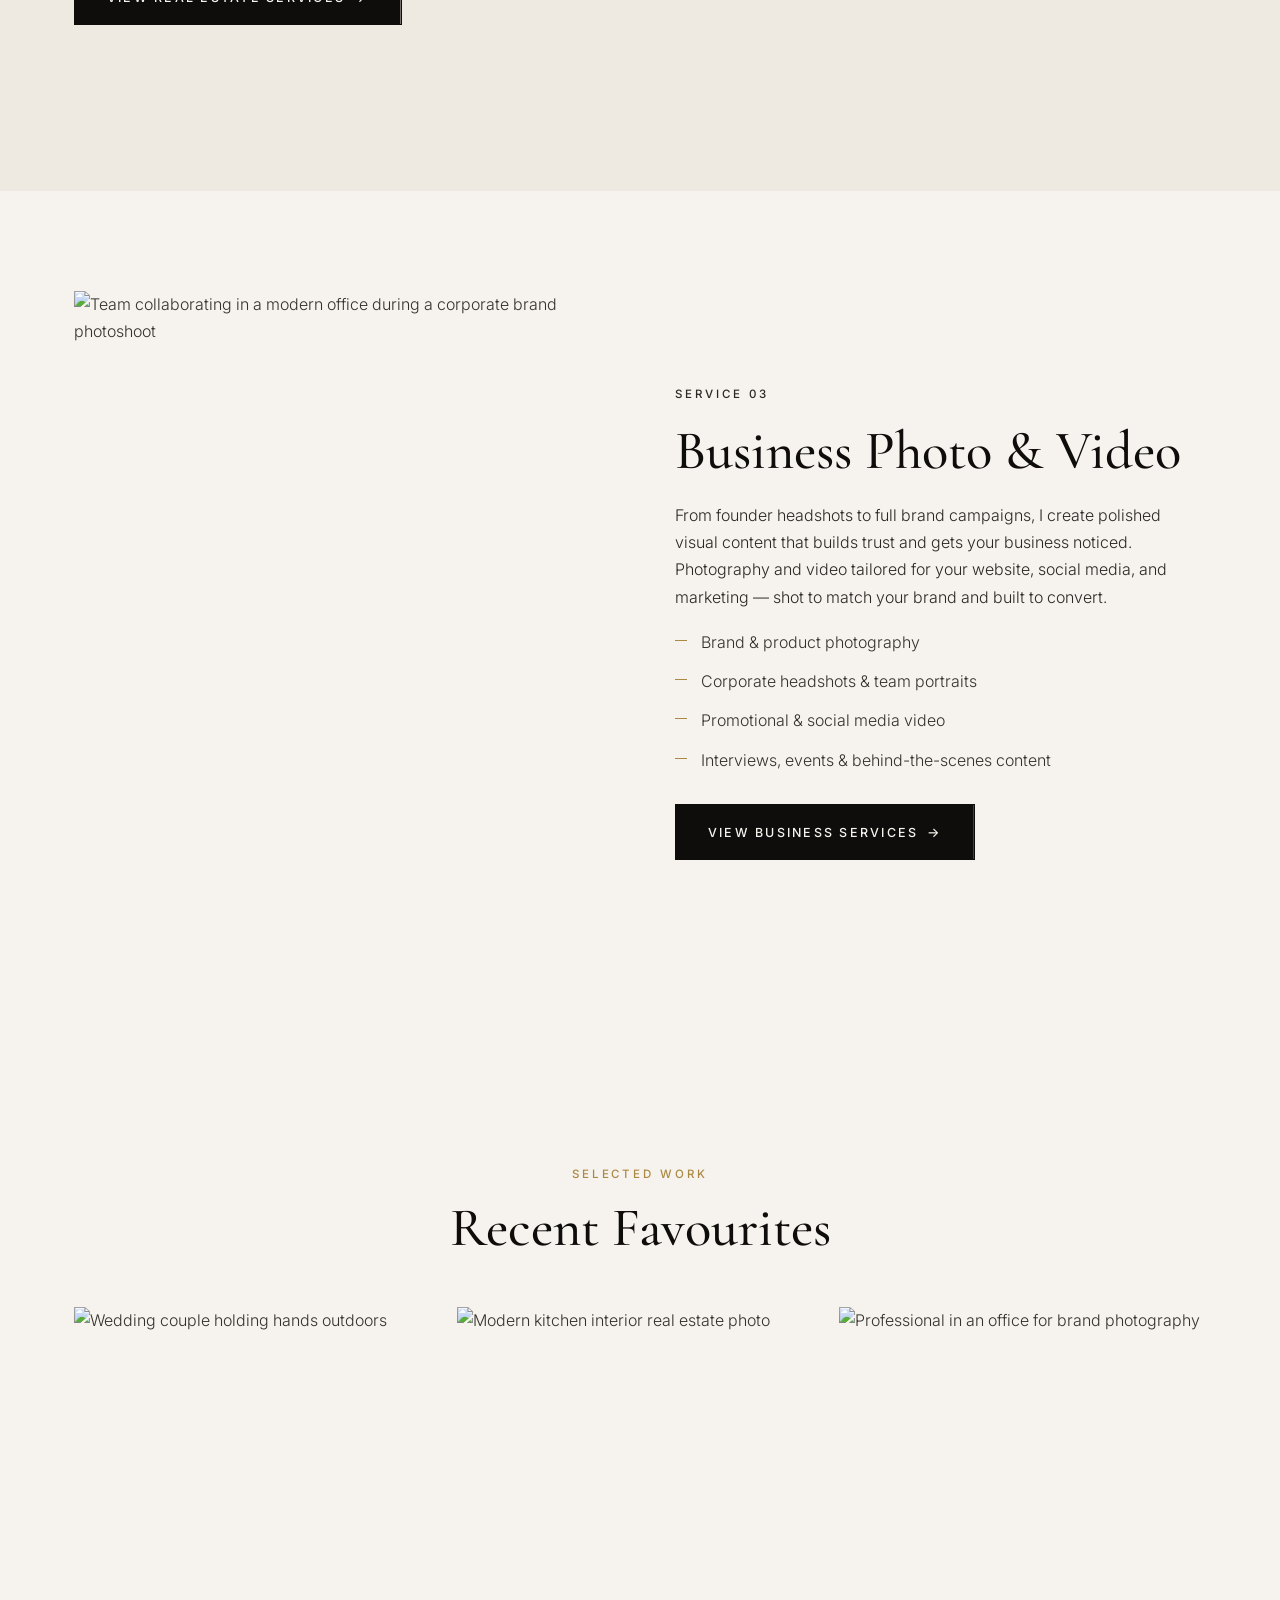
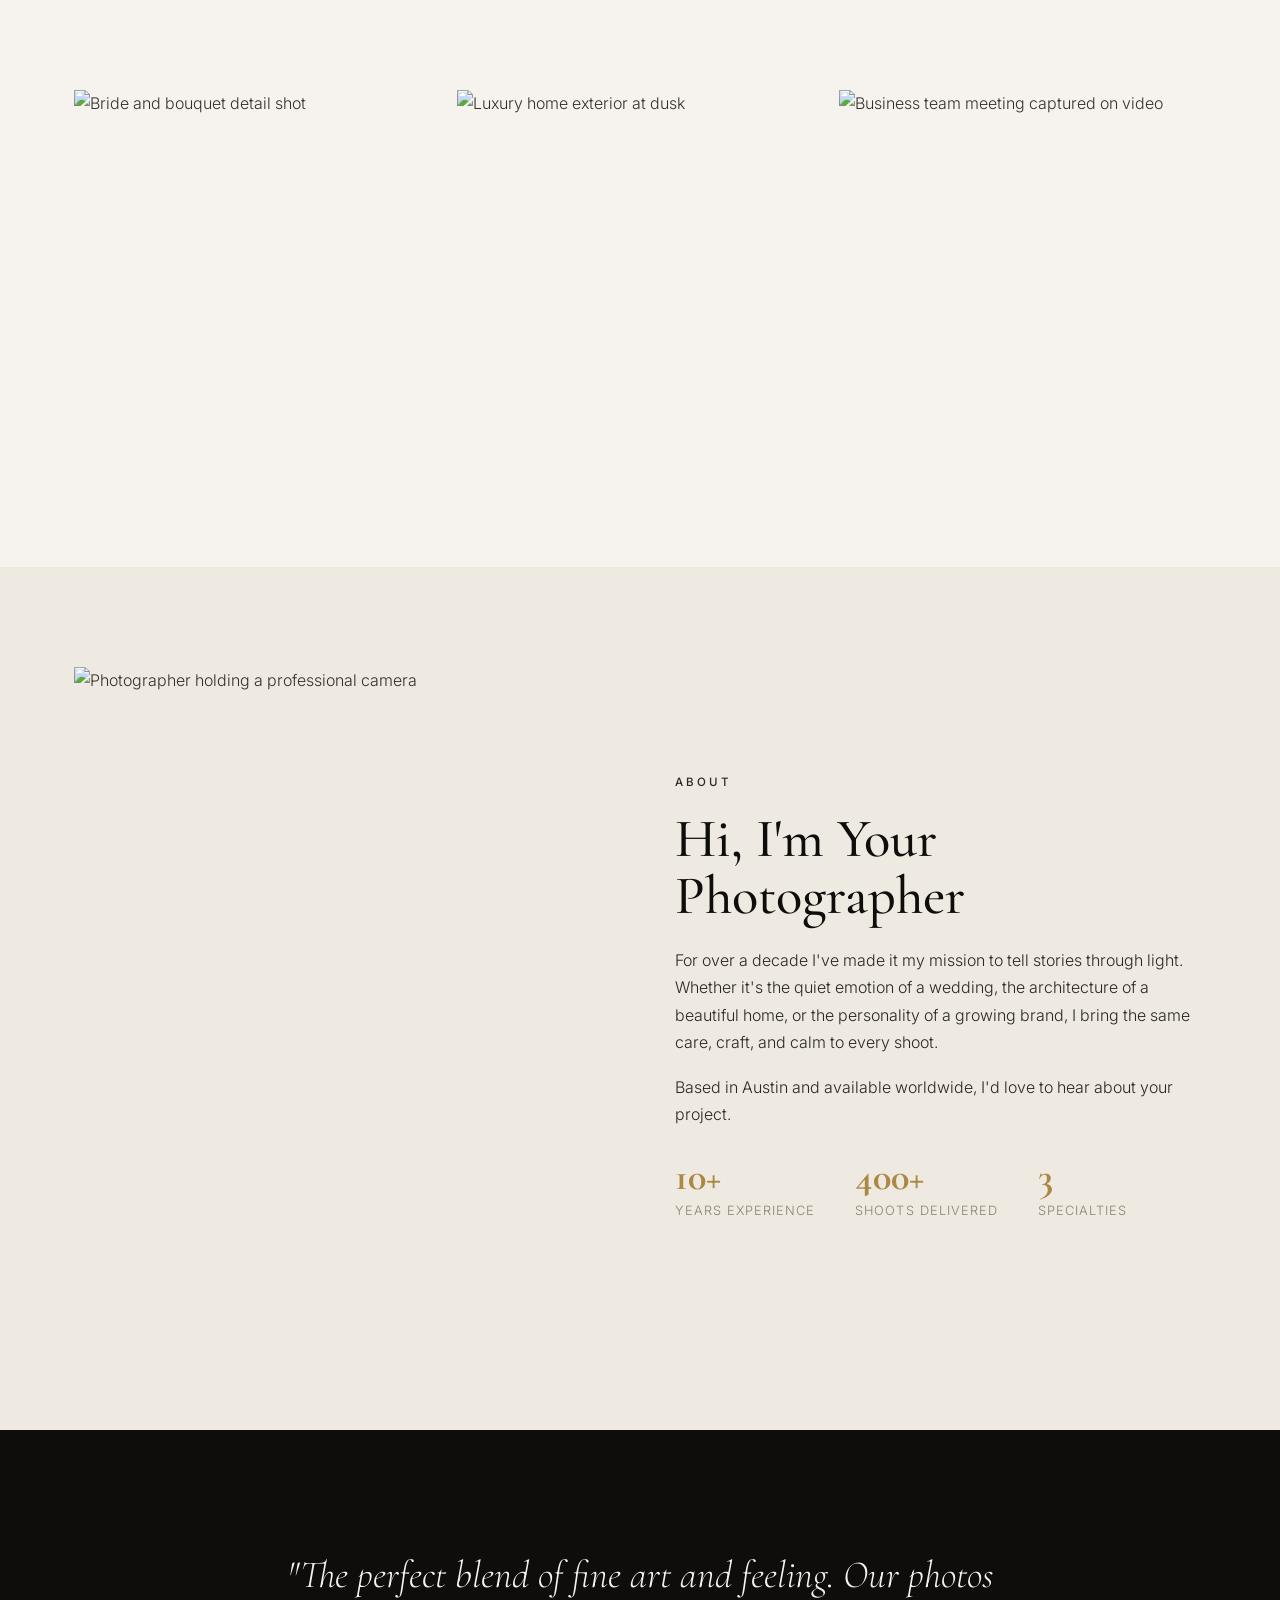
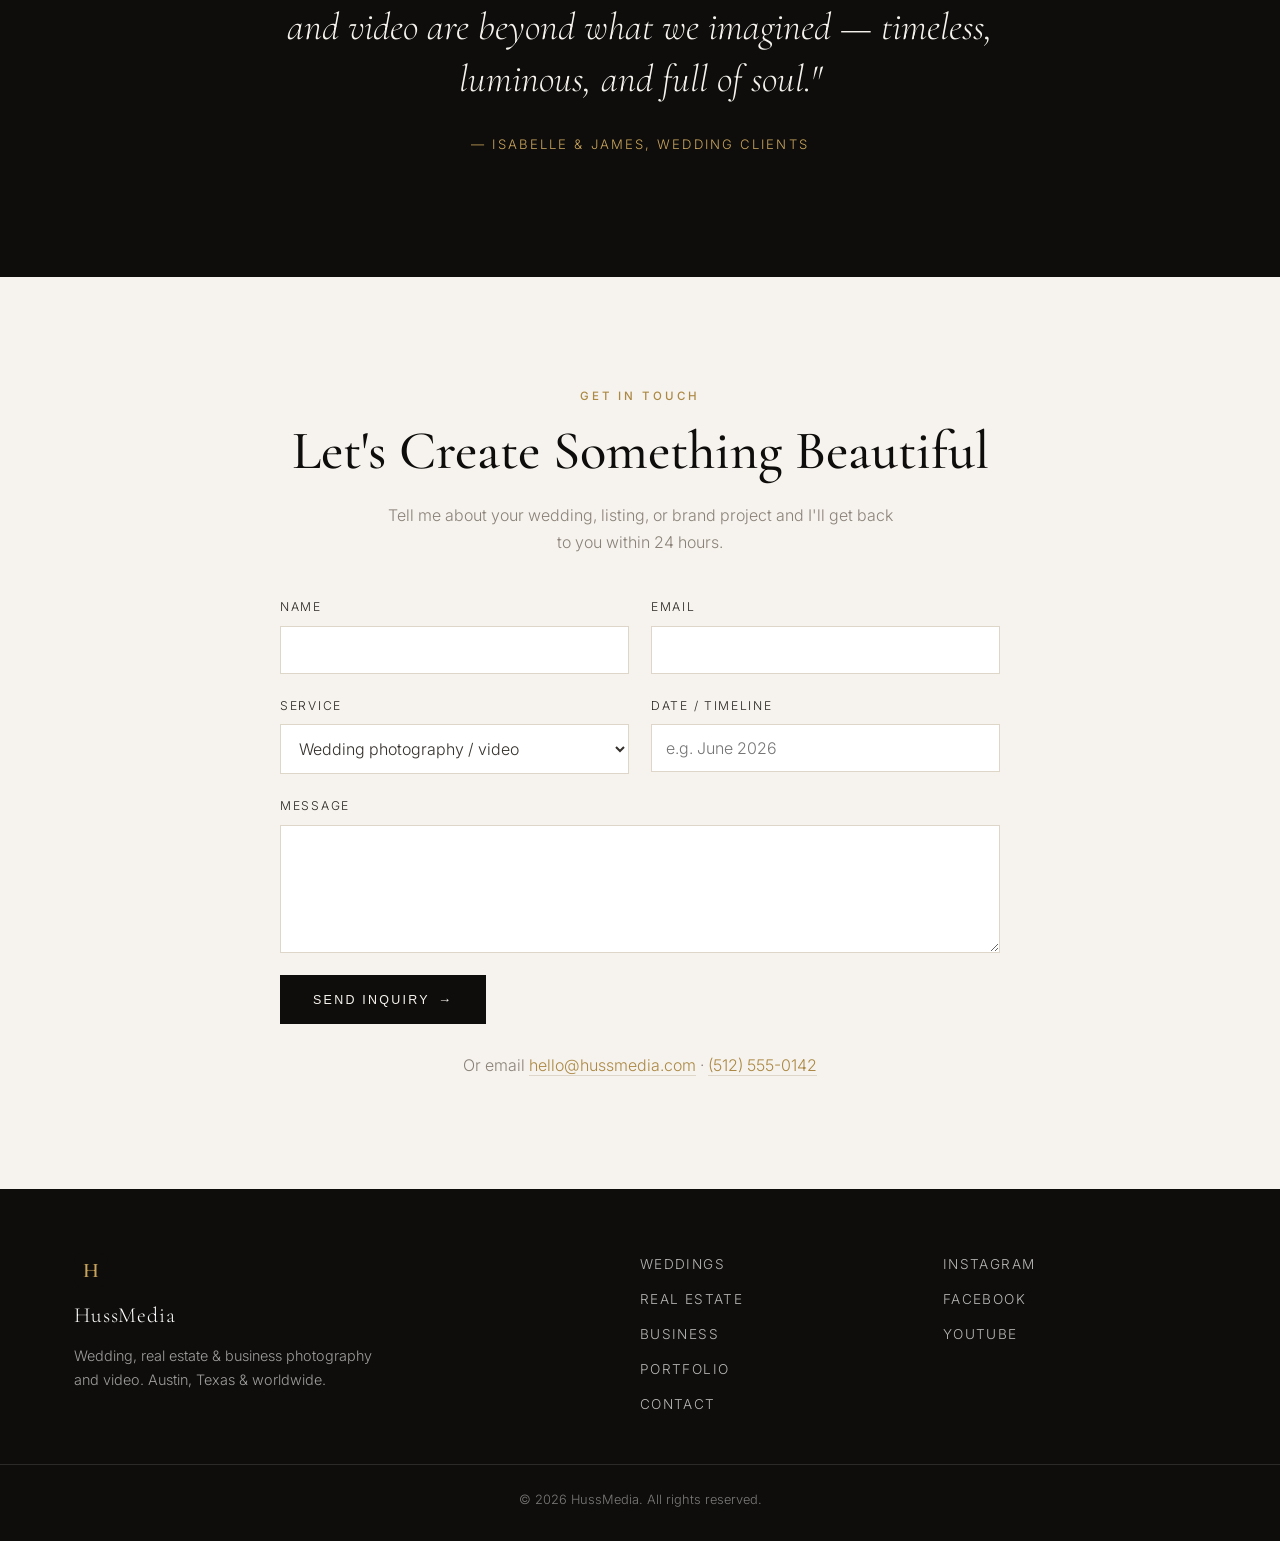
==== commit 341810bb: "feat: Vows-inspired motion — animated buttons, marquees, hover polish - Buttons: slide-fill backgrou" ====
--- a/index.html
+++ b/index.html
@@ -128,6 +128,14 @@
       </div>
     </section>
 
+    <!-- ===================== MARQUEE ===================== -->
+    <div class="marquee" aria-hidden="true">
+      <div class="marquee-track">
+        <span>Weddings <i class="sep">&#10038;</i> Real Estate <i class="sep">&#10038;</i> Business <i class="sep">&#10038;</i> Photography <i class="sep">&#10038;</i> Video <i class="sep">&#10038;</i> Austin, Texas <i class="sep">&#10038;</i>&nbsp;</span>
+        <span>Weddings <i class="sep">&#10038;</i> Real Estate <i class="sep">&#10038;</i> Business <i class="sep">&#10038;</i> Photography <i class="sep">&#10038;</i> Video <i class="sep">&#10038;</i> Austin, Texas <i class="sep">&#10038;</i>&nbsp;</span>
+      </div>
+    </div>
+
     <!-- ===================== SERVICES OVERVIEW ===================== -->
     <section class="services-intro" aria-label="Services overview">
       <div class="container">
--- a/styles.css
+++ b/styles.css
@@ -51,16 +51,33 @@
 .section-title.center { margin-left: auto; margin-right: auto; }
 em { font-style: italic; }
 
-/* ---------- Buttons ---------- */
+/* ---------- Buttons (animated slide-fill + moving arrow) ---------- */
 .btn {
-  display: inline-block; font-size: .78rem; letter-spacing: .18em; text-transform: uppercase;
-  font-weight: 500; padding: 15px 30px; border: 1px solid var(--charcoal);
-  transition: all .25s ease; cursor: pointer;
-}
-.btn-primary { background: var(--charcoal); color: var(--ivory); }
-.btn-primary:hover { background: var(--gold-dark); border-color: var(--gold-dark); }
-.btn-ghost { background: transparent; color: #fff; border-color: rgba(255,255,255,.7); }
-.btn-ghost:hover { background: #fff; color: var(--charcoal); }
+  display: inline-flex; align-items: center; gap: .65em;
+  font-size: .78rem; letter-spacing: .18em; text-transform: uppercase; font-weight: 500;
+  padding: 16px 32px; border: 1px solid var(--charcoal); cursor: pointer;
+  background-size: 220% 100%; background-position: 100% 0; background-repeat: no-repeat;
+  transition: background-position .5s cubic-bezier(.6, .05, .05, 1), color .35s ease,
+              border-color .35s ease, transform .3s ease, box-shadow .3s ease;
+  will-change: background-position, transform;
+}
+/* Trailing arrow that slides on hover */
+.btn::after { content: "\2192"; font-size: 1.05em; transition: transform .4s cubic-bezier(.6, .05, .05, 1); }
+.btn:hover { transform: translateY(-3px); box-shadow: 0 14px 28px rgba(0, 0, 0, .14); }
+.btn:hover::after { transform: translateX(6px); }
+.btn:active { transform: translateY(-1px); }
+
+.btn-primary {
+  color: var(--ivory);
+  background-image: linear-gradient(90deg, var(--gold-dark) 0 50%, var(--charcoal) 50% 100%);
+}
+.btn-primary:hover { background-position: 0 0; color: #fff; border-color: var(--gold-dark); }
+
+.btn-ghost {
+  color: #fff; border-color: rgba(255, 255, 255, .75);
+  background-image: linear-gradient(90deg, #fff 0 50%, transparent 50% 100%);
+}
+.btn-ghost:hover { background-position: 0 0; color: var(--charcoal); border-color: #fff; }
 
 /* ---------- Header ---------- */
 .site-header {
@@ -220,10 +237,6 @@
 }
 .nav-menu a:not(.nav-cta):hover::after { width: 100%; }
 
-/* Button lift */
-.btn { transition: all .25s ease, transform .25s ease; }
-.btn:hover { transform: translateY(-2px); }
-
 /* Image hover zoom on split media */
 .split-media { overflow: hidden; }
 .split-media img { transition: transform .8s cubic-bezier(.2, .7, .2, 1); }
@@ -292,3 +305,41 @@
 @media (max-width: 520px) {
   .process-steps { grid-template-columns: 1fr; }
 }
+
+/* ===========================================================
+   MARQUEE (Vows-style scrolling banner)
+   =========================================================== */
+.marquee {
+  overflow: hidden; white-space: nowrap;
+  background: var(--charcoal); color: var(--ivory);
+  padding: 22px 0; border-top: 1px solid rgba(255, 255, 255, .08);
+  border-bottom: 1px solid rgba(255, 255, 255, .08);
+}
+.marquee--light { background: var(--ivory-2); color: var(--charcoal); border-color: var(--line); }
+.marquee-track { display: inline-flex; align-items: center; will-change: transform; animation: marquee 30s linear infinite; }
+.marquee:hover .marquee-track { animation-play-state: paused; }
+.marquee-track span {
+  font-family: var(--serif); font-style: italic; font-weight: 500;
+  font-size: clamp(1.4rem, 3.2vw, 2.3rem); padding: 0 1.6rem; display: inline-flex; align-items: center;
+}
+.marquee-track .sep { color: var(--gold); font-style: normal; font-size: .9em; }
+@keyframes marquee { from { transform: translateX(0); } to { transform: translateX(-50%); } }
+@media (prefers-reduced-motion: reduce) {
+  .marquee-track { animation: none; }
+}
+
+/* ===========================================================
+   GALLERY HOVER OVERLAY (premium rollover)
+   =========================================================== */
+.gallery figure { position: relative; }
+.gallery figure::after {
+  content: ""; position: absolute; inset: 0; background: rgba(14, 13, 11, .28);
+  opacity: 0; transition: opacity .45s ease;
+}
+.gallery figure:hover::after { opacity: 1; }
+.gallery figure .view-tag {
+  position: absolute; left: 50%; top: 50%; transform: translate(-50%, -40%);
+  z-index: 2; color: #fff; font-size: .72rem; letter-spacing: .22em; text-transform: uppercase;
+  opacity: 0; transition: opacity .45s ease, transform .45s ease; pointer-events: none;
+}
+.gallery figure:hover .view-tag { opacity: 1; transform: translate(-50%, -50%); }
